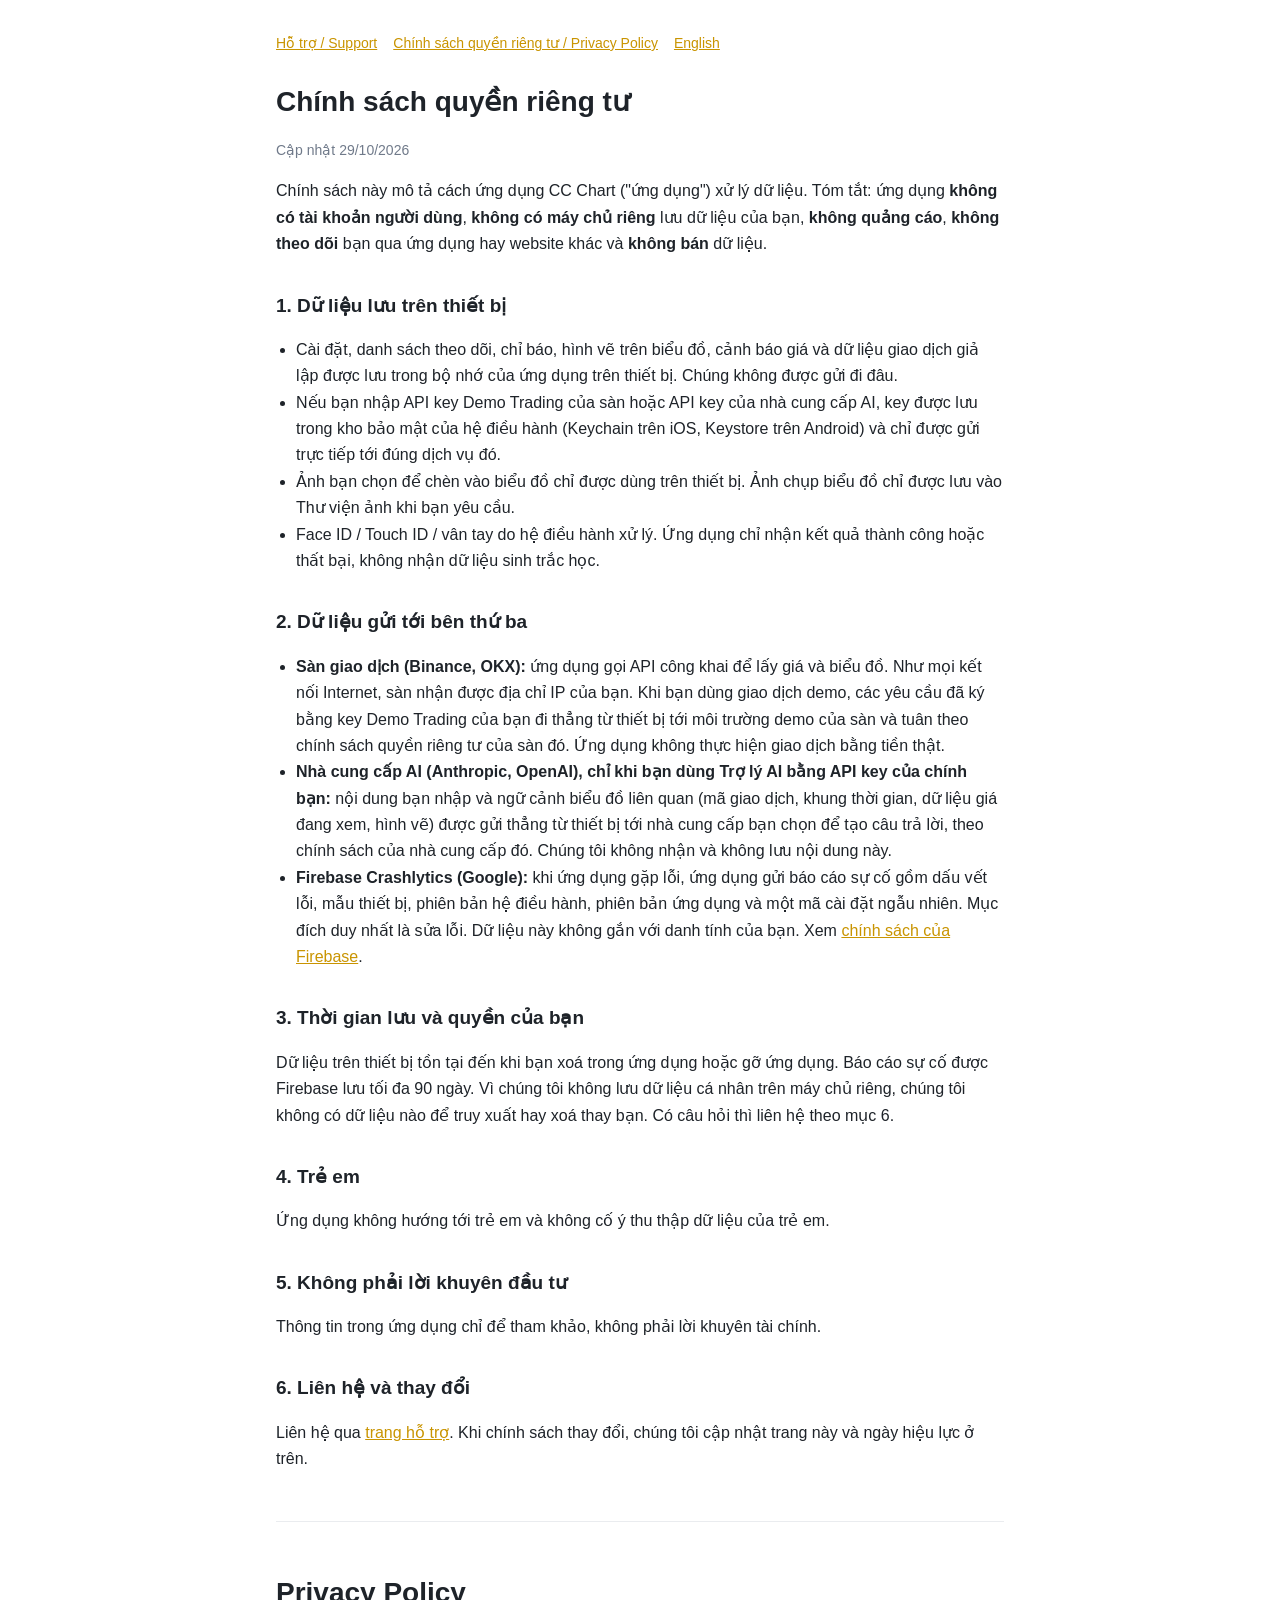
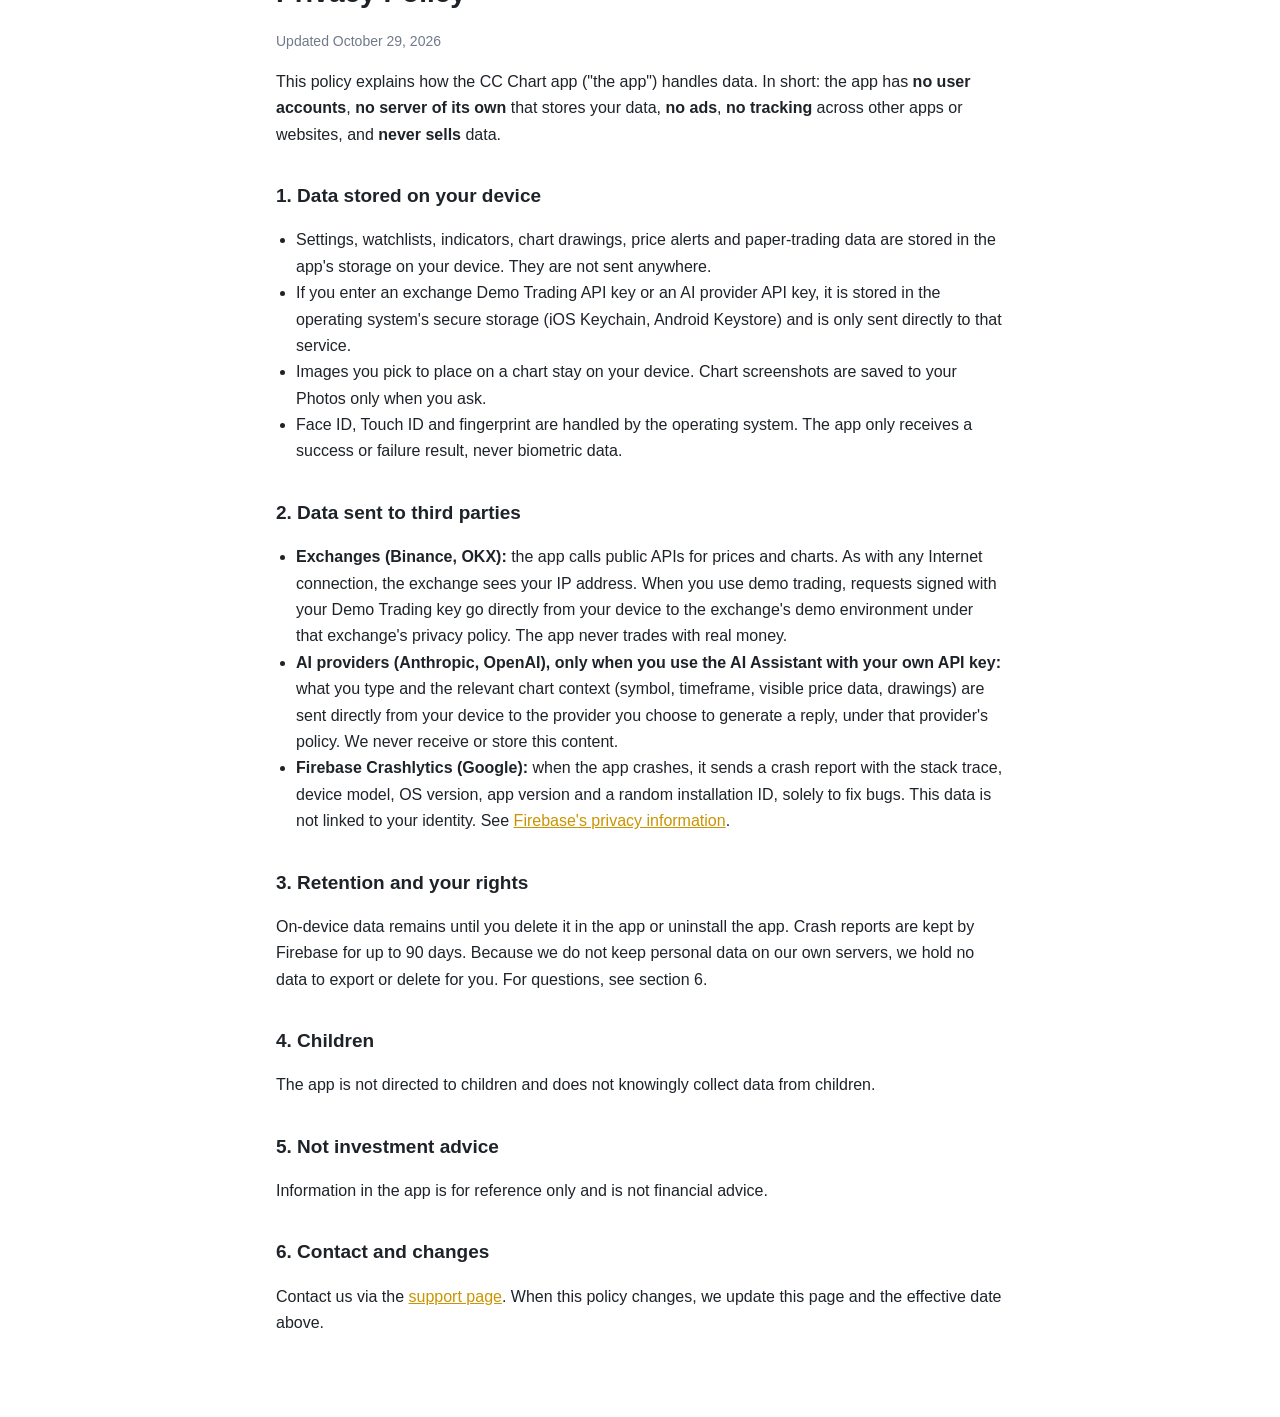
==== privacy.html @ 2cdabea5 "Bản 1.0: Binance và OKX" ====
<!doctype html><html lang="vi"><head><meta charset="utf-8"><meta name="viewport" content="width=device-width,initial-scale=1">
<title>CC Chart — Chính sách quyền riêng tư / Privacy Policy</title><link rel="stylesheet" href="style.css"></head><body><main>
<nav><a href="./">Hỗ trợ / Support</a><a href="privacy.html">Chính sách quyền riêng tư / Privacy Policy</a><a href="#en">English</a></nav>
<h1>Chính sách quyền riêng tư</h1><p class="muted">Cập nhật 29/10/2026</p>

<p>Chính sách này mô tả cách ứng dụng CC Chart ("ứng dụng") xử lý dữ liệu. Tóm tắt: ứng dụng <b>không có tài khoản người dùng</b>, <b>không có máy chủ riêng</b> lưu dữ liệu của bạn, <b>không quảng cáo</b>, <b>không theo dõi</b> bạn qua ứng dụng hay website khác và <b>không bán</b> dữ liệu.</p>

<h2>1. Dữ liệu lưu trên thiết bị</h2>
<ul>
<li>Cài đặt, danh sách theo dõi, chỉ báo, hình vẽ trên biểu đồ, cảnh báo giá và dữ liệu giao dịch giả lập được lưu trong bộ nhớ của ứng dụng trên thiết bị. Chúng không được gửi đi đâu.</li>
<li>Nếu bạn nhập API key Demo Trading của sàn hoặc API key của nhà cung cấp AI, key được lưu trong kho bảo mật của hệ điều hành (Keychain trên iOS, Keystore trên Android) và chỉ được gửi trực tiếp tới đúng dịch vụ đó.</li>
<li>Ảnh bạn chọn để chèn vào biểu đồ chỉ được dùng trên thiết bị. Ảnh chụp biểu đồ chỉ được lưu vào Thư viện ảnh khi bạn yêu cầu.</li>
<li>Face ID / Touch ID / vân tay do hệ điều hành xử lý. Ứng dụng chỉ nhận kết quả thành công hoặc thất bại, không nhận dữ liệu sinh trắc học.</li>
</ul>

<h2>2. Dữ liệu gửi tới bên thứ ba</h2>
<ul>
<li><b>Sàn giao dịch (Binance, OKX):</b> ứng dụng gọi API công khai để lấy giá và biểu đồ. Như mọi kết nối Internet, sàn nhận được địa chỉ IP của bạn. Khi bạn dùng giao dịch demo, các yêu cầu đã ký bằng key Demo Trading của bạn đi thẳng từ thiết bị tới môi trường demo của sàn và tuân theo chính sách quyền riêng tư của sàn đó. Ứng dụng không thực hiện giao dịch bằng tiền thật.</li>
<li><b>Nhà cung cấp AI (Anthropic, OpenAI), chỉ khi bạn dùng Trợ lý AI bằng API key của chính bạn:</b> nội dung bạn nhập và ngữ cảnh biểu đồ liên quan (mã giao dịch, khung thời gian, dữ liệu giá đang xem, hình vẽ) được gửi thẳng từ thiết bị tới nhà cung cấp bạn chọn để tạo câu trả lời, theo chính sách của nhà cung cấp đó. Chúng tôi không nhận và không lưu nội dung này.</li>
<li><b>Firebase Crashlytics (Google):</b> khi ứng dụng gặp lỗi, ứng dụng gửi báo cáo sự cố gồm dấu vết lỗi, mẫu thiết bị, phiên bản hệ điều hành, phiên bản ứng dụng và một mã cài đặt ngẫu nhiên. Mục đích duy nhất là sửa lỗi. Dữ liệu này không gắn với danh tính của bạn. Xem <a href="https://firebase.google.com/support/privacy">chính sách của Firebase</a>.</li>
</ul>

<h2>3. Thời gian lưu và quyền của bạn</h2>
<p>Dữ liệu trên thiết bị tồn tại đến khi bạn xoá trong ứng dụng hoặc gỡ ứng dụng. Báo cáo sự cố được Firebase lưu tối đa 90 ngày. Vì chúng tôi không lưu dữ liệu cá nhân trên máy chủ riêng, chúng tôi không có dữ liệu nào để truy xuất hay xoá thay bạn. Có câu hỏi thì liên hệ theo mục 6.</p>

<h2>4. Trẻ em</h2>
<p>Ứng dụng không hướng tới trẻ em và không cố ý thu thập dữ liệu của trẻ em.</p>

<h2>5. Không phải lời khuyên đầu tư</h2>
<p>Thông tin trong ứng dụng chỉ để tham khảo, không phải lời khuyên tài chính.</p>

<h2>6. Liên hệ và thay đổi</h2>
<p>Liên hệ qua <a href="https://github.com/Thientran2910/cc-chart-legal/issues/new">trang hỗ trợ</a>. Khi chính sách thay đổi, chúng tôi cập nhật trang này và ngày hiệu lực ở trên.</p>

<hr id="en">
<h1>Privacy Policy</h1><p class="muted">Updated October 29, 2026</p>

<p>This policy explains how the CC Chart app ("the app") handles data. In short: the app has <b>no user accounts</b>, <b>no server of its own</b> that stores your data, <b>no ads</b>, <b>no tracking</b> across other apps or websites, and <b>never sells</b> data.</p>

<h2>1. Data stored on your device</h2>
<ul>
<li>Settings, watchlists, indicators, chart drawings, price alerts and paper-trading data are stored in the app's storage on your device. They are not sent anywhere.</li>
<li>If you enter an exchange Demo Trading API key or an AI provider API key, it is stored in the operating system's secure storage (iOS Keychain, Android Keystore) and is only sent directly to that service.</li>
<li>Images you pick to place on a chart stay on your device. Chart screenshots are saved to your Photos only when you ask.</li>
<li>Face ID, Touch ID and fingerprint are handled by the operating system. The app only receives a success or failure result, never biometric data.</li>
</ul>

<h2>2. Data sent to third parties</h2>
<ul>
<li><b>Exchanges (Binance, OKX):</b> the app calls public APIs for prices and charts. As with any Internet connection, the exchange sees your IP address. When you use demo trading, requests signed with your Demo Trading key go directly from your device to the exchange's demo environment under that exchange's privacy policy. The app never trades with real money.</li>
<li><b>AI providers (Anthropic, OpenAI), only when you use the AI Assistant with your own API key:</b> what you type and the relevant chart context (symbol, timeframe, visible price data, drawings) are sent directly from your device to the provider you choose to generate a reply, under that provider's policy. We never receive or store this content.</li>
<li><b>Firebase Crashlytics (Google):</b> when the app crashes, it sends a crash report with the stack trace, device model, OS version, app version and a random installation ID, solely to fix bugs. This data is not linked to your identity. See <a href="https://firebase.google.com/support/privacy">Firebase's privacy information</a>.</li>
</ul>

<h2>3. Retention and your rights</h2>
<p>On-device data remains until you delete it in the app or uninstall the app. Crash reports are kept by Firebase for up to 90 days. Because we do not keep personal data on our own servers, we hold no data to export or delete for you. For questions, see section 6.</p>

<h2>4. Children</h2>
<p>The app is not directed to children and does not knowingly collect data from children.</p>

<h2>5. Not investment advice</h2>
<p>Information in the app is for reference only and is not financial advice.</p>

<h2>6. Contact and changes</h2>
<p>Contact us via the <a href="https://github.com/Thientran2910/cc-chart-legal/issues/new">support page</a>. When this policy changes, we update this page and the effective date above.</p>
</main></body></html>
---- style.css ----
:root{--bg:#fff;--fg:#1e2329;--muted:#707a8a;--line:#eaecef;--accent:#c99400}
@media (prefers-color-scheme:dark){:root{--bg:#0b0e11;--fg:#eaecef;--muted:#848e9c;--line:#2b3139;--accent:#f0b90b}}
*{box-sizing:border-box}body{margin:0;background:var(--bg);color:var(--fg);font:16px/1.65 -apple-system,BlinkMacSystemFont,"Segoe UI",Roboto,sans-serif}
main{max-width:760px;margin:0 auto;padding:32px 16px 64px}h1{font-size:28px;margin:0 0 4px}h2{font-size:19px;margin:32px 0 8px}
.muted{color:var(--muted);font-size:14px}a{color:var(--accent)}nav{display:flex;gap:16px;font-size:14px;margin-bottom:24px}
hr{border:0;border-top:1px solid var(--line);margin:48px 0}ul{padding-left:20px}
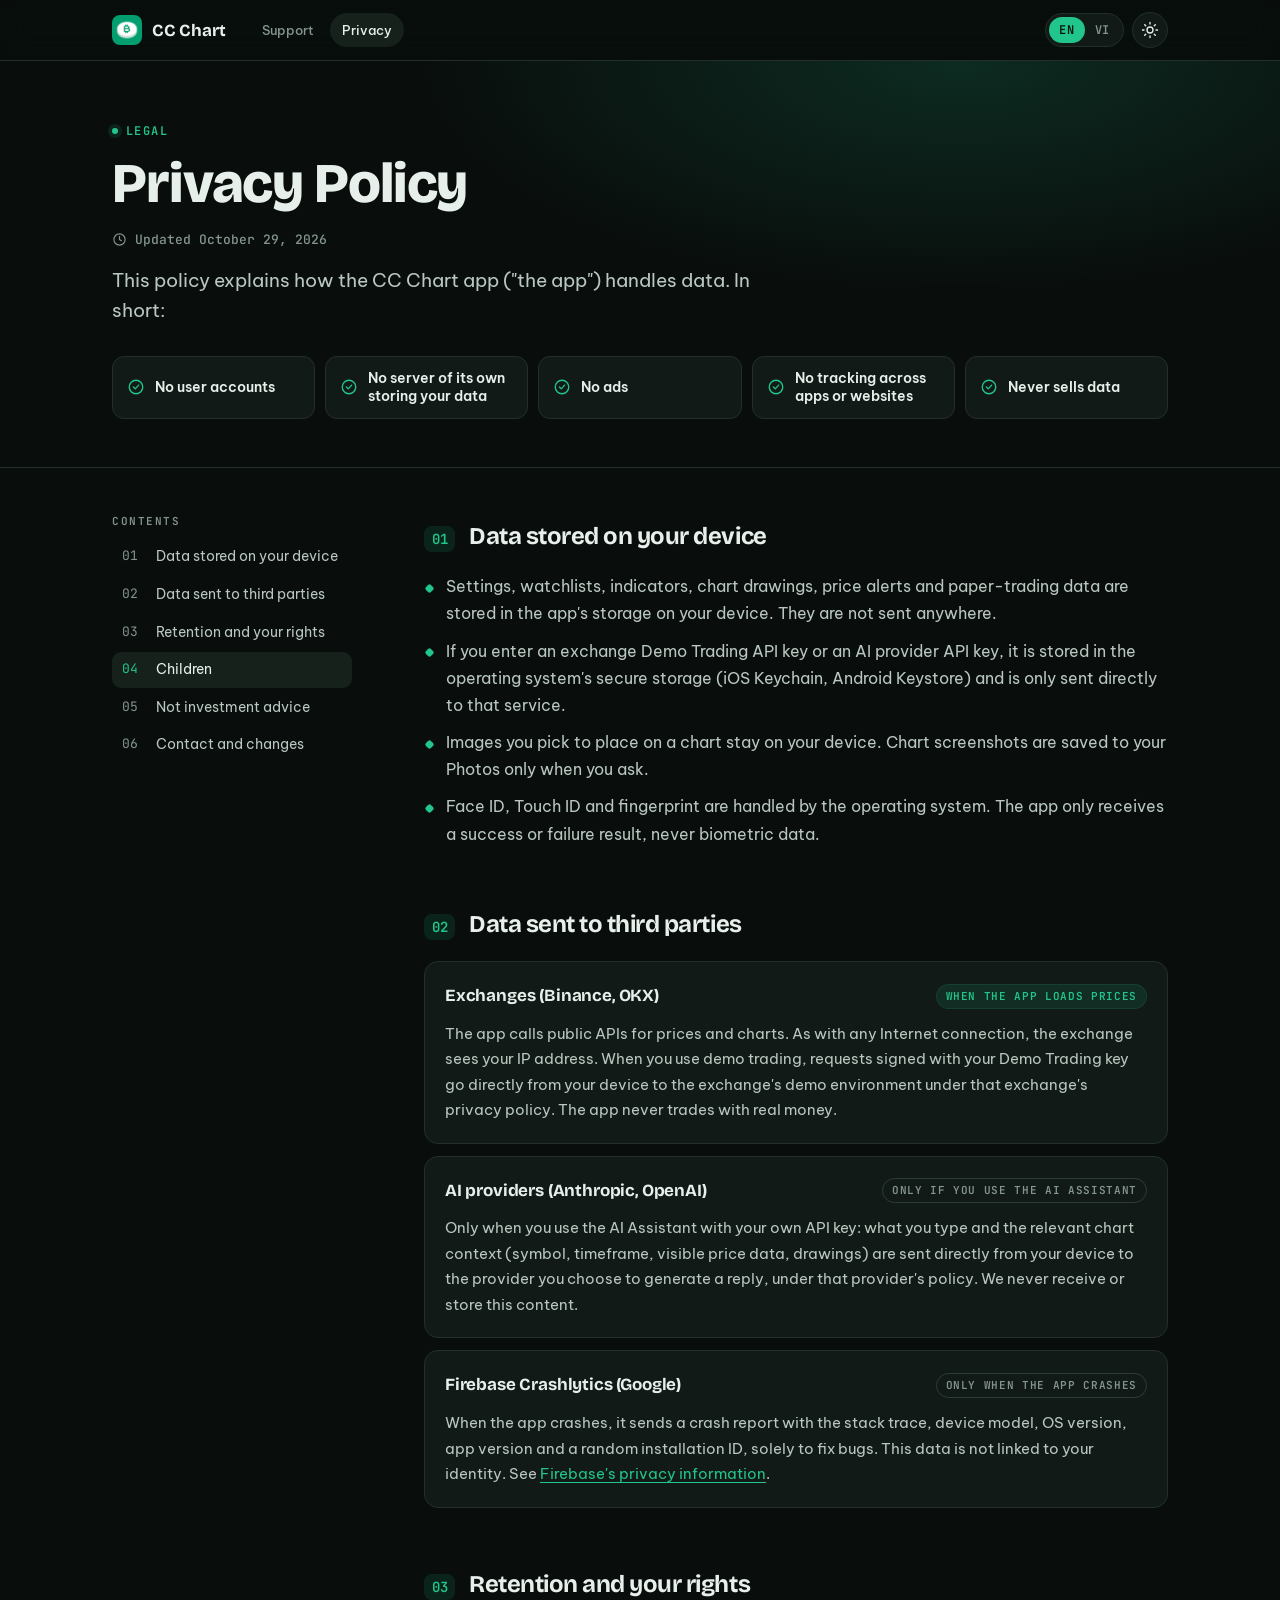
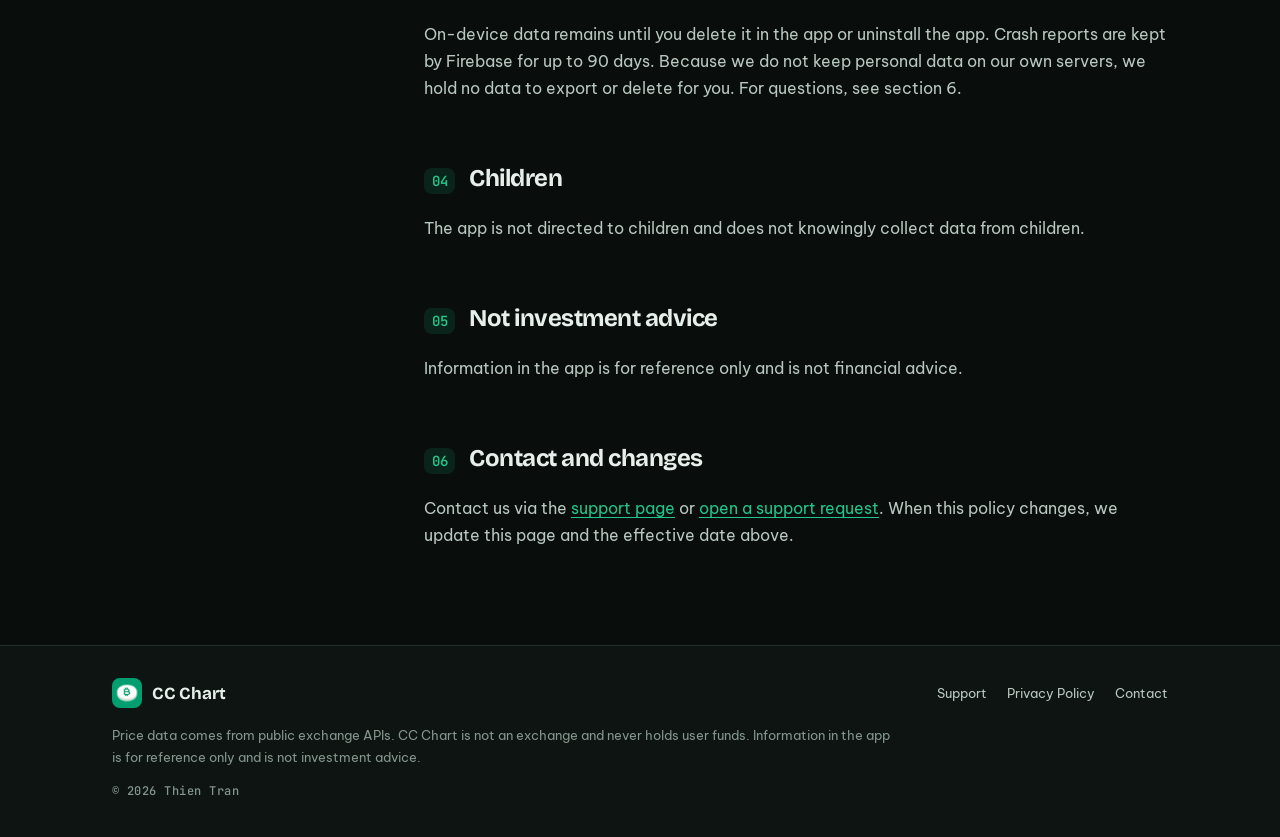
==== commit 4369afb4: "Làm lại trang Hỗ trợ và Quyền riêng tư: song ngữ EN/VI, giao diện tối/sáng Co-Authored-By: Claude Op" ====
--- a/privacy.html
+++ b/privacy.html
@@ -1,66 +1,496 @@
-<!doctype html><html lang="vi"><head><meta charset="utf-8"><meta name="viewport" content="width=device-width,initial-scale=1">
-<title>CC Chart — Chính sách quyền riêng tư / Privacy Policy</title><link rel="stylesheet" href="style.css"></head><body><main>
-<nav><a href="./">Hỗ trợ / Support</a><a href="privacy.html">Chính sách quyền riêng tư / Privacy Policy</a><a href="#en">English</a></nav>
-<h1>Chính sách quyền riêng tư</h1><p class="muted">Cập nhật 29/10/2026</p>
-
-<p>Chính sách này mô tả cách ứng dụng CC Chart ("ứng dụng") xử lý dữ liệu. Tóm tắt: ứng dụng <b>không có tài khoản người dùng</b>, <b>không có máy chủ riêng</b> lưu dữ liệu của bạn, <b>không quảng cáo</b>, <b>không theo dõi</b> bạn qua ứng dụng hay website khác và <b>không bán</b> dữ liệu.</p>
-
-<h2>1. Dữ liệu lưu trên thiết bị</h2>
-<ul>
-<li>Cài đặt, danh sách theo dõi, chỉ báo, hình vẽ trên biểu đồ, cảnh báo giá và dữ liệu giao dịch giả lập được lưu trong bộ nhớ của ứng dụng trên thiết bị. Chúng không được gửi đi đâu.</li>
-<li>Nếu bạn nhập API key Demo Trading của sàn hoặc API key của nhà cung cấp AI, key được lưu trong kho bảo mật của hệ điều hành (Keychain trên iOS, Keystore trên Android) và chỉ được gửi trực tiếp tới đúng dịch vụ đó.</li>
-<li>Ảnh bạn chọn để chèn vào biểu đồ chỉ được dùng trên thiết bị. Ảnh chụp biểu đồ chỉ được lưu vào Thư viện ảnh khi bạn yêu cầu.</li>
-<li>Face ID / Touch ID / vân tay do hệ điều hành xử lý. Ứng dụng chỉ nhận kết quả thành công hoặc thất bại, không nhận dữ liệu sinh trắc học.</li>
-</ul>
-
-<h2>2. Dữ liệu gửi tới bên thứ ba</h2>
-<ul>
-<li><b>Sàn giao dịch (Binance, OKX):</b> ứng dụng gọi API công khai để lấy giá và biểu đồ. Như mọi kết nối Internet, sàn nhận được địa chỉ IP của bạn. Khi bạn dùng giao dịch demo, các yêu cầu đã ký bằng key Demo Trading của bạn đi thẳng từ thiết bị tới môi trường demo của sàn và tuân theo chính sách quyền riêng tư của sàn đó. Ứng dụng không thực hiện giao dịch bằng tiền thật.</li>
-<li><b>Nhà cung cấp AI (Anthropic, OpenAI), chỉ khi bạn dùng Trợ lý AI bằng API key của chính bạn:</b> nội dung bạn nhập và ngữ cảnh biểu đồ liên quan (mã giao dịch, khung thời gian, dữ liệu giá đang xem, hình vẽ) được gửi thẳng từ thiết bị tới nhà cung cấp bạn chọn để tạo câu trả lời, theo chính sách của nhà cung cấp đó. Chúng tôi không nhận và không lưu nội dung này.</li>
-<li><b>Firebase Crashlytics (Google):</b> khi ứng dụng gặp lỗi, ứng dụng gửi báo cáo sự cố gồm dấu vết lỗi, mẫu thiết bị, phiên bản hệ điều hành, phiên bản ứng dụng và một mã cài đặt ngẫu nhiên. Mục đích duy nhất là sửa lỗi. Dữ liệu này không gắn với danh tính của bạn. Xem <a href="https://firebase.google.com/support/privacy">chính sách của Firebase</a>.</li>
-</ul>
-
-<h2>3. Thời gian lưu và quyền của bạn</h2>
-<p>Dữ liệu trên thiết bị tồn tại đến khi bạn xoá trong ứng dụng hoặc gỡ ứng dụng. Báo cáo sự cố được Firebase lưu tối đa 90 ngày. Vì chúng tôi không lưu dữ liệu cá nhân trên máy chủ riêng, chúng tôi không có dữ liệu nào để truy xuất hay xoá thay bạn. Có câu hỏi thì liên hệ theo mục 6.</p>
-
-<h2>4. Trẻ em</h2>
-<p>Ứng dụng không hướng tới trẻ em và không cố ý thu thập dữ liệu của trẻ em.</p>
-
-<h2>5. Không phải lời khuyên đầu tư</h2>
-<p>Thông tin trong ứng dụng chỉ để tham khảo, không phải lời khuyên tài chính.</p>
-
-<h2>6. Liên hệ và thay đổi</h2>
-<p>Liên hệ qua <a href="https://github.com/Thientran2910/cc-chart-legal/issues/new">trang hỗ trợ</a>. Khi chính sách thay đổi, chúng tôi cập nhật trang này và ngày hiệu lực ở trên.</p>
-
-<hr id="en">
-<h1>Privacy Policy</h1><p class="muted">Updated October 29, 2026</p>
-
-<p>This policy explains how the CC Chart app ("the app") handles data. In short: the app has <b>no user accounts</b>, <b>no server of its own</b> that stores your data, <b>no ads</b>, <b>no tracking</b> across other apps or websites, and <b>never sells</b> data.</p>
-
-<h2>1. Data stored on your device</h2>
-<ul>
-<li>Settings, watchlists, indicators, chart drawings, price alerts and paper-trading data are stored in the app's storage on your device. They are not sent anywhere.</li>
-<li>If you enter an exchange Demo Trading API key or an AI provider API key, it is stored in the operating system's secure storage (iOS Keychain, Android Keystore) and is only sent directly to that service.</li>
-<li>Images you pick to place on a chart stay on your device. Chart screenshots are saved to your Photos only when you ask.</li>
-<li>Face ID, Touch ID and fingerprint are handled by the operating system. The app only receives a success or failure result, never biometric data.</li>
-</ul>
-
-<h2>2. Data sent to third parties</h2>
-<ul>
-<li><b>Exchanges (Binance, OKX):</b> the app calls public APIs for prices and charts. As with any Internet connection, the exchange sees your IP address. When you use demo trading, requests signed with your Demo Trading key go directly from your device to the exchange's demo environment under that exchange's privacy policy. The app never trades with real money.</li>
-<li><b>AI providers (Anthropic, OpenAI), only when you use the AI Assistant with your own API key:</b> what you type and the relevant chart context (symbol, timeframe, visible price data, drawings) are sent directly from your device to the provider you choose to generate a reply, under that provider's policy. We never receive or store this content.</li>
-<li><b>Firebase Crashlytics (Google):</b> when the app crashes, it sends a crash report with the stack trace, device model, OS version, app version and a random installation ID, solely to fix bugs. This data is not linked to your identity. See <a href="https://firebase.google.com/support/privacy">Firebase's privacy information</a>.</li>
-</ul>
-
-<h2>3. Retention and your rights</h2>
-<p>On-device data remains until you delete it in the app or uninstall the app. Crash reports are kept by Firebase for up to 90 days. Because we do not keep personal data on our own servers, we hold no data to export or delete for you. For questions, see section 6.</p>
-
-<h2>4. Children</h2>
-<p>The app is not directed to children and does not knowingly collect data from children.</p>
-
-<h2>5. Not investment advice</h2>
-<p>Information in the app is for reference only and is not financial advice.</p>
-
-<h2>6. Contact and changes</h2>
-<p>Contact us via the <a href="https://github.com/Thientran2910/cc-chart-legal/issues/new">support page</a>. When this policy changes, we update this page and the effective date above.</p>
-</main></body></html>
+<!doctype html>
+<html lang="en" data-lang="en" data-mode="dark">
+<head>
+<meta charset="utf-8">
+<meta name="viewport" content="width=device-width, initial-scale=1, viewport-fit=cover">
+<title data-en="CC Chart Privacy Policy" data-vi="CC Chart — Chính sách quyền riêng tư">CC Chart Privacy Policy</title>
+<meta name="description" content="How the CC Chart app handles your data.">
+<meta name="claude:viewport-fit-sides" content="cover">
+<meta name="theme-color" content="#090e0c">
+<link rel="icon" href="[data-uri]">
+<link rel="preconnect" href="https://fonts.googleapis.com"><link rel="preconnect" href="https://fonts.gstatic.com" crossorigin><link rel="stylesheet" href="https://fonts.googleapis.com/css2?family=Be+Vietnam+Pro:wght@400;500;600;700&family=Bricolage+Grotesque:opsz,wght@12..96,600..800&family=JetBrains+Mono:wght@500;600;700&display=swap">
+<script>(function(){var d=document.documentElement,s=null;try{s=window.localStorage}catch(e){}function g(k){try{return s&&s.getItem(k)}catch(e){return null}}var l=g('cc-chart-legal.lang'),m=g('cc-chart-legal.mode');d.setAttribute('data-lang',l==='vi'?'vi':'en');d.setAttribute('data-mode',m==='light'?'light':'dark');d.lang=l==='vi'?'vi':'en';})();</script>
+<style>
+/* Layout: sticky glass header, one 1120px column; hero splits text | live candle card, collapses to one column on phones. */
+:root {
+  --bg: #090e0c;
+  --bg-2: #0d1411;
+  --surface: #111a16;
+  --surface-2: #16211c;
+  --line: #223029;
+  --line-2: #2c3d35;
+  --fg: #e7efeb;
+  --fg-2: #b9c7c0;
+  --muted: #84958d;
+  --accent: #22c58b;
+  --accent-2: #5fe0b0;
+  --accent-ink: #03140d;
+  --accent-soft: rgba(34, 197, 139, 0.12);
+  --down: #f6465d;
+  --ma: #f0b90b;
+  --header: rgba(9, 14, 12, 0.72);
+  --shadow: 0 24px 60px -24px rgba(0, 0, 0, 0.7);
+  --glow: radial-gradient(60% 80% at 75% 0%, rgba(34, 197, 139, 0.16), transparent 70%);
+  --font-display: "Bricolage Grotesque", "Be Vietnam Pro", ui-sans-serif, system-ui, sans-serif;
+  --font-body: "Be Vietnam Pro", ui-sans-serif, system-ui, -apple-system, "Segoe UI", sans-serif;
+  --font-mono: "JetBrains Mono", ui-monospace, SFMono-Regular, Menlo, monospace;
+  --step--1: 0.8125rem;
+  --step-0: 1rem;
+  --step-1: 1.1875rem;
+  --step-2: 1.5rem;
+  --step-3: clamp(2.125rem, 1.4rem + 3vw, 3.5rem);
+  --radius: 14px;
+  color-scheme: dark;
+}
+:root[data-mode="light"] {
+  --bg: #f5f8f6;
+  --bg-2: #eef3f0;
+  --surface: #ffffff;
+  --surface-2: #f0f5f2;
+  --line: #dde6e1;
+  --line-2: #cbd8d1;
+  --fg: #0e1a15;
+  --fg-2: #33443c;
+  --muted: #5a6b63;
+  --accent: #038a5e;
+  --accent-2: #02a06c;
+  --accent-ink: #ffffff;
+  --accent-soft: rgba(3, 138, 94, 0.09);
+  --down: #cf304a;
+  --ma: #b98a00;
+  --header: rgba(245, 248, 246, 0.78);
+  --shadow: 0 24px 50px -28px rgba(14, 40, 30, 0.35);
+  --glow: radial-gradient(60% 80% at 75% 0%, rgba(3, 158, 109, 0.12), transparent 70%);
+  color-scheme: light;
+}
+
+:root:not([data-lang="vi"]) .vi,
+:root[data-lang="vi"] .en { display: none !important; }
+
+* { box-sizing: border-box; }
+html { overflow-x: clip; -webkit-text-size-adjust: 100%; scroll-padding-top: 88px; }
+body {
+  margin: 0;
+  background: var(--bg);
+  color: var(--fg);
+  font: 400 var(--step-0)/1.7 var(--font-body);
+  -webkit-font-smoothing: antialiased;
+  transition: background-color .25s ease, color .25s ease;
+}
+body::before {
+  content: ""; position: fixed; inset: 0 0 auto; height: env(safe-area-inset-top, 0px);
+  z-index: 30; background: var(--bg);
+}
+a { color: var(--accent); text-decoration-thickness: 1px; text-underline-offset: 3px; }
+a:hover { color: var(--accent-2); }
+:focus-visible { outline: 2px solid var(--accent); outline-offset: 3px; border-radius: 6px; }
+h1, h2, h3 { font-family: var(--font-display); text-wrap: balance; margin: 0; letter-spacing: -0.02em; }
+p { margin: 0; }
+img { max-width: 100%; }
+
+.wrap {
+  width: 100%; max-width: 1120px; margin: 0 auto;
+  padding-left: max(16px, env(safe-area-inset-left, 0px));
+  padding-right: max(16px, env(safe-area-inset-right, 0px));
+}
+@media (min-width: 720px) {
+  .wrap { padding-left: max(32px, env(safe-area-inset-left, 0px)); padding-right: max(32px, env(safe-area-inset-right, 0px)); }
+}
+
+/* Header */
+.site-header {
+  position: sticky; top: env(safe-area-inset-top, 0px); z-index: 20;
+  background: var(--header);
+  backdrop-filter: saturate(160%) blur(14px); -webkit-backdrop-filter: saturate(160%) blur(14px);
+  border-bottom: 1px solid var(--line);
+}
+.site-header .wrap { display: flex; align-items: center; gap: 16px; padding-block: 12px; }
+.brand { display: flex; align-items: center; gap: 10px; color: var(--fg); text-decoration: none; font: 700 1.0625rem/1 var(--font-display); letter-spacing: -0.01em; }
+.brand:hover { color: var(--fg); }
+.brand img { width: 30px; height: 30px; border-radius: 8px; display: block; }
+.nav { display: flex; gap: 4px; margin-left: 8px; }
+.nav a {
+  color: var(--muted); text-decoration: none; font-size: var(--step--1); font-weight: 500;
+  padding: 6px 12px; border-radius: 999px; white-space: nowrap;
+}
+.nav a:hover { color: var(--fg); background: var(--surface-2); }
+.nav a[aria-current="page"] { color: var(--fg); background: var(--surface-2); }
+.controls { margin-left: auto; display: flex; align-items: center; gap: 8px; }
+.seg {
+  display: inline-flex; padding: 3px; border-radius: 999px;
+  background: var(--surface); border: 1px solid var(--line);
+}
+.seg button {
+  appearance: none; border: 0; background: transparent; color: var(--muted); cursor: pointer;
+  font: 600 0.75rem/1 var(--font-mono); letter-spacing: 0.06em;
+  padding: 7px 10px; border-radius: 999px;
+}
+.seg button[aria-pressed="true"] { background: var(--accent); color: var(--accent-ink); }
+.icon-btn {
+  appearance: none; width: 36px; height: 36px; border-radius: 999px; cursor: pointer;
+  display: inline-grid; place-items: center;
+  background: var(--surface); border: 1px solid var(--line); color: var(--fg);
+}
+.icon-btn:hover { border-color: var(--line-2); }
+.icon-btn svg { width: 18px; height: 18px; }
+:root:not([data-mode="light"]) .i-moon, :root[data-mode="light"] .i-sun { display: none; }
+@media (max-width: 560px) {
+  .nav { display: none; }
+  .brand span { display: none; }
+}
+@media (max-width: 380px) { .brand img { width: 26px; height: 26px; } }
+
+/* Mobile page tabs (header nav hides on phones) */
+.site-header .tabs-m { display: none; }
+@media (max-width: 560px) {
+  .site-header .tabs-m { display: flex; gap: 6px; padding-block: 0 12px; }
+  .tabs-m a {
+    flex: 1; text-align: center; text-decoration: none; color: var(--muted); font-size: var(--step--1); font-weight: 600;
+    padding: 8px 10px; border-radius: 10px; border: 1px solid var(--line); background: var(--surface);
+  }
+  .tabs-m a[aria-current="page"] { color: var(--fg); border-color: var(--line-2); background: var(--surface-2); }
+}
+
+/* Shared pieces */
+.eyebrow {
+  display: inline-flex; align-items: center; gap: 8px;
+  font: 600 0.75rem/1 var(--font-mono); letter-spacing: 0.12em; text-transform: uppercase; color: var(--accent);
+}
+.eyebrow::before { content: ""; width: 6px; height: 6px; border-radius: 50%; background: var(--accent); box-shadow: 0 0 0 4px var(--accent-soft); }
+.lead { color: var(--fg-2); font-size: var(--step-1); line-height: 1.6; max-width: 34em; }
+.btn {
+  display: inline-flex; align-items: center; gap: 10px; text-decoration: none; cursor: pointer;
+  font: 600 0.9375rem/1 var(--font-body); padding: 14px 20px; border-radius: 12px;
+  border: 1px solid transparent; transition: transform .15s ease, background-color .15s ease, border-color .15s ease;
+}
+.btn svg { width: 18px; height: 18px; flex: none; }
+.btn-primary { background: var(--accent); color: var(--accent-ink); }
+.btn-primary:hover { background: var(--accent-2); color: var(--accent-ink); transform: translateY(-1px); }
+.btn-ghost { background: var(--surface); color: var(--fg); border-color: var(--line); }
+.btn-ghost:hover { color: var(--fg); border-color: var(--line-2); transform: translateY(-1px); }
+.section { padding-block: 72px 0; }
+.section-head { display: grid; gap: 12px; margin-bottom: 32px; max-width: 40em; }
+.section-head h2 { font-size: var(--step-2); font-weight: 700; }
+.section-head p { color: var(--muted); }
+.mono { font-family: var(--font-mono); font-variant-numeric: tabular-nums; }
+
+/* Footer */
+.site-footer { margin-top: 96px; border-top: 1px solid var(--line); background: var(--bg-2); }
+.site-footer .wrap { display: grid; gap: 16px; padding-block: 32px 40px; }
+.foot-row { display: flex; flex-wrap: wrap; align-items: center; gap: 12px 24px; justify-content: space-between; }
+.foot-links { display: flex; flex-wrap: wrap; gap: 8px 20px; font-size: var(--step--1); }
+.foot-links a { color: var(--fg-2); text-decoration: none; }
+.foot-links a:hover { color: var(--accent); }
+.foot-note { color: var(--muted); font-size: var(--step--1); max-width: 60em; }
+.copyright { color: var(--muted); font: 500 0.75rem/1 var(--font-mono); letter-spacing: 0.04em; }
+
+@media (prefers-reduced-motion: reduce) {
+  *, *::before, *::after { transition: none !important; animation: none !important; }
+}
+
+.skip { position: absolute; left: -9999px; top: 8px; z-index: 40; padding: 8px 12px; border-radius: 8px; background: var(--accent); color: var(--accent-ink); }
+.skip:focus { left: 16px; }
+
+.p-hero { position: relative; overflow: hidden; border-bottom: 1px solid var(--line); }
+.p-hero::before { content: ""; position: absolute; inset: 0; background: var(--glow); pointer-events: none; }
+.p-hero .wrap { position: relative; display: grid; gap: 18px; padding-block: 64px 48px; }
+.p-hero h1 { font-size: var(--step-3); line-height: 1.05; font-weight: 800; }
+.updated { display: inline-flex; align-items: center; gap: 8px; color: var(--muted); font: 500 0.8125rem/1 var(--font-mono); }
+.updated svg { width: 15px; height: 15px; }
+
+.glance { display: grid; grid-template-columns: repeat(auto-fit, minmax(170px, 1fr)); gap: 10px; margin-top: 12px; }
+.glance div {
+  display: flex; align-items: center; gap: 10px; padding: 12px 14px; border-radius: 12px;
+  background: var(--surface); border: 1px solid var(--line); font-size: 0.875rem; font-weight: 600; line-height: 1.35;
+}
+.glance svg { width: 18px; height: 18px; flex: none; color: var(--accent); }
+
+.p-body .wrap { display: grid; gap: 40px; padding-block: 48px 0; }
+@media (min-width: 960px) { .p-body .wrap { grid-template-columns: 240px minmax(0, 1fr); gap: 72px; } }
+.toc { align-self: start; min-width: 0; }
+@media (min-width: 960px) { .toc { position: sticky; top: 96px; } }
+.toc-title { font: 600 0.6875rem/1 var(--font-mono); letter-spacing: 0.14em; text-transform: uppercase; color: var(--muted); margin-bottom: 12px; }
+.toc ol { list-style: none; margin: 0; padding: 0; display: grid; gap: 2px; }
+.toc a {
+  display: grid; grid-template-columns: 28px 1fr; gap: 6px; padding: 8px 10px; border-radius: 9px;
+  color: var(--fg-2); text-decoration: none; font-size: 0.875rem; line-height: 1.4;
+}
+.toc a span:first-child { font-family: var(--font-mono); color: var(--muted); font-size: 0.8125rem; }
+.toc a:hover { background: var(--surface); color: var(--fg); }
+.toc a.active { background: var(--surface-2); color: var(--fg); }
+.toc a.active span:first-child { color: var(--accent); }
+@media (max-width: 959px) {
+  .toc ol { grid-template-columns: repeat(auto-fit, minmax(150px, 1fr)); gap: 6px; }
+  .toc a { border: 1px solid var(--line); background: var(--surface); }
+}
+
+.policy { min-width: 0; max-width: 72ch; display: grid; gap: 56px; }
+.policy > p.intro { font-size: var(--step-1); color: var(--fg-2); line-height: 1.65; }
+.policy b { color: var(--fg); font-weight: 600; }
+.policy section { display: grid; gap: 16px; scroll-margin-top: 96px; }
+.policy h2 { display: flex; align-items: baseline; gap: 14px; font-size: var(--step-2); font-weight: 700; }
+.policy h2 .n { font: 600 0.875rem/1 var(--font-mono); color: var(--accent); padding: 6px 8px; border-radius: 8px; background: var(--accent-soft); }
+.policy p, .policy li { color: var(--fg-2); }
+.points { list-style: none; margin: 0; padding: 0; display: grid; gap: 10px; }
+.points li { position: relative; padding-left: 22px; }
+.points li::before { content: ""; position: absolute; left: 2px; top: 0.72em; width: 7px; height: 7px; border-radius: 2px; background: var(--accent); transform: rotate(45deg); }
+
+.parties { display: grid; gap: 12px; }
+.party { border: 1px solid var(--line); border-radius: var(--radius); background: var(--surface); padding: 20px; display: grid; gap: 10px; }
+.party-head { display: flex; flex-wrap: wrap; align-items: center; gap: 8px 12px; }
+.party-head h3 { font-size: 1.0625rem; font-weight: 700; letter-spacing: -0.01em; }
+.when {
+  margin-left: auto; font: 600 0.6875rem/1 var(--font-mono); letter-spacing: 0.06em; text-transform: uppercase;
+  padding: 6px 9px; border-radius: 999px; border: 1px solid var(--line-2); color: var(--muted); white-space: nowrap;
+}
+.when.always { color: var(--accent); border-color: var(--accent-soft); background: var(--accent-soft); }
+.party p { font-size: 0.9375rem; }
+@media (max-width: 560px) { .when { margin-left: 0; white-space: normal; } }
+
+</style>
+</head>
+<body>
+<a class="skip" href="#main">Skip to content</a>
+<header class="site-header"><div class="wrap">
+  <a class="brand" href="./"><img src="[data-uri]" alt="" width="30" height="30"><span>CC Chart</span></a>
+  <nav class="nav" aria-label="Pages">
+    <a href="./"><span class="en">Support</span><span class="vi">Hỗ trợ</span></a>
+    <a href="privacy.html" aria-current="page"><span class="en">Privacy</span><span class="vi">Quyền riêng tư</span></a>
+  </nav>
+  <div class="controls">
+    <div class="seg" role="group" aria-label="Language / Ngôn ngữ">
+      <button type="button" id="lang-en" data-set-lang="en" aria-pressed="true">EN</button>
+      <button type="button" id="lang-vi" data-set-lang="vi" aria-pressed="false">VI</button>
+    </div>
+    <button type="button" id="mode-toggle" class="icon-btn" data-toggle-mode aria-label="Switch theme"><svg class="i-sun" viewBox="0 0 24 24" fill="none" stroke="currentColor" stroke-width="1.8" stroke-linecap="round" stroke-linejoin="round" aria-hidden="true"><circle cx="12" cy="12" r="4"/><path d="M12 2v2M12 20v2M4.9 4.9l1.4 1.4M17.7 17.7l1.4 1.4M2 12h2M20 12h2M4.9 19.1l1.4-1.4M17.7 6.3l1.4-1.4"/></svg><svg class="i-moon" viewBox="0 0 24 24" fill="none" stroke="currentColor" stroke-width="1.8" stroke-linecap="round" stroke-linejoin="round" aria-hidden="true"><path d="M20 14.5A8 8 0 1 1 9.5 4a6.5 6.5 0 0 0 10.5 10.5Z"/></svg></button>
+  </div>
+</div>
+<div class="wrap tabs-m">
+  <a href="./"><span class="en">Support</span><span class="vi">Hỗ trợ</span></a>
+  <a href="privacy.html" aria-current="page"><span class="en">Privacy Policy</span><span class="vi">Quyền riêng tư</span></a>
+</div>
+</header>
+<main id="main">
+<section class="p-hero">
+  <div class="wrap">
+    <span class="eyebrow"><span class="en">Legal</span><span class="vi">Pháp lý</span></span>
+    <h1><span class="en">Privacy Policy</span><span class="vi">Chính sách quyền riêng tư</span></h1>
+    <span class="updated"><svg viewBox="0 0 24 24" fill="none" stroke="currentColor" stroke-width="1.8" stroke-linecap="round" stroke-linejoin="round" aria-hidden="true"><circle cx="12" cy="12" r="9"/><path d="M12 7v5l3 2"/></svg><span class="en">Updated October 29, 2026</span><span class="vi">Cập nhật 29/10/2026</span></span>
+    <p class="lead">
+      <span class="en">This policy explains how the CC Chart app ("the app") handles data. In short:</span>
+      <span class="vi">Chính sách này mô tả cách ứng dụng CC Chart ("ứng dụng") xử lý dữ liệu. Tóm tắt:</span>
+    </p>
+    <div class="glance">
+      <div><svg viewBox="0 0 24 24" fill="none" stroke="currentColor" stroke-width="1.8" stroke-linecap="round" stroke-linejoin="round" aria-hidden="true"><circle cx="12" cy="12" r="9"/><path d="m8.5 12 2.5 2.5 4.5-5"/></svg><span class="en">No user accounts</span><span class="vi">Không có tài khoản người dùng</span></div>
+      <div><svg viewBox="0 0 24 24" fill="none" stroke="currentColor" stroke-width="1.8" stroke-linecap="round" stroke-linejoin="round" aria-hidden="true"><circle cx="12" cy="12" r="9"/><path d="m8.5 12 2.5 2.5 4.5-5"/></svg><span class="en">No server of its own storing your data</span><span class="vi">Không có máy chủ riêng lưu dữ liệu của bạn</span></div>
+      <div><svg viewBox="0 0 24 24" fill="none" stroke="currentColor" stroke-width="1.8" stroke-linecap="round" stroke-linejoin="round" aria-hidden="true"><circle cx="12" cy="12" r="9"/><path d="m8.5 12 2.5 2.5 4.5-5"/></svg><span class="en">No ads</span><span class="vi">Không quảng cáo</span></div>
+      <div><svg viewBox="0 0 24 24" fill="none" stroke="currentColor" stroke-width="1.8" stroke-linecap="round" stroke-linejoin="round" aria-hidden="true"><circle cx="12" cy="12" r="9"/><path d="m8.5 12 2.5 2.5 4.5-5"/></svg><span class="en">No tracking across apps or websites</span><span class="vi">Không theo dõi qua ứng dụng hay website khác</span></div>
+      <div><svg viewBox="0 0 24 24" fill="none" stroke="currentColor" stroke-width="1.8" stroke-linecap="round" stroke-linejoin="round" aria-hidden="true"><circle cx="12" cy="12" r="9"/><path d="m8.5 12 2.5 2.5 4.5-5"/></svg><span class="en">Never sells data</span><span class="vi">Không bán dữ liệu</span></div>
+    </div>
+  </div>
+</section>
+
+<div class="p-body">
+  <div class="wrap en">
+    <nav class="toc" aria-label="Contents">
+      <div class="toc-title">Contents</div>
+      <ol>
+        <li><a href="#en-1"><span>01</span><span>Data stored on your device</span></a></li>
+        <li><a href="#en-2"><span>02</span><span>Data sent to third parties</span></a></li>
+        <li><a href="#en-3"><span>03</span><span>Retention and your rights</span></a></li>
+        <li><a href="#en-4"><span>04</span><span>Children</span></a></li>
+        <li><a href="#en-5"><span>05</span><span>Not investment advice</span></a></li>
+        <li><a href="#en-6"><span>06</span><span>Contact and changes</span></a></li>
+      </ol>
+    </nav>
+    <article class="policy">
+
+      <section id="en-1">
+        <h2><span class="n">01</span>Data stored on your device</h2>
+        <ul class="points">
+          <li>Settings, watchlists, indicators, chart drawings, price alerts and paper-trading data are stored in the app's storage on your device. They are not sent anywhere.</li>
+          <li>If you enter an exchange Demo Trading API key or an AI provider API key, it is stored in the operating system's secure storage (iOS Keychain, Android Keystore) and is only sent directly to that service.</li>
+          <li>Images you pick to place on a chart stay on your device. Chart screenshots are saved to your Photos only when you ask.</li>
+          <li>Face ID, Touch ID and fingerprint are handled by the operating system. The app only receives a success or failure result, never biometric data.</li>
+        </ul>
+      </section>
+
+      <section id="en-2">
+        <h2><span class="n">02</span>Data sent to third parties</h2>
+        <div class="parties">
+          <div class="party">
+            <div class="party-head"><h3>Exchanges (Binance, OKX)</h3><span class="when always">When the app loads prices</span></div>
+            <p>The app calls public APIs for prices and charts. As with any Internet connection, the exchange sees your IP address. When you use demo trading, requests signed with your Demo Trading key go directly from your device to the exchange's demo environment under that exchange's privacy policy. The app never trades with real money.</p>
+          </div>
+          <div class="party">
+            <div class="party-head"><h3>AI providers (Anthropic, OpenAI)</h3><span class="when">Only if you use the AI Assistant</span></div>
+            <p>Only when you use the AI Assistant with your own API key: what you type and the relevant chart context (symbol, timeframe, visible price data, drawings) are sent directly from your device to the provider you choose to generate a reply, under that provider's policy. We never receive or store this content.</p>
+          </div>
+          <div class="party">
+            <div class="party-head"><h3>Firebase Crashlytics (Google)</h3><span class="when">Only when the app crashes</span></div>
+            <p>When the app crashes, it sends a crash report with the stack trace, device model, OS version, app version and a random installation ID, solely to fix bugs. This data is not linked to your identity. See <a href="https://firebase.google.com/support/privacy" target="_blank" rel="noopener">Firebase's privacy information</a>.</p>
+          </div>
+        </div>
+      </section>
+
+      <section id="en-3">
+        <h2><span class="n">03</span>Retention and your rights</h2>
+        <p>On-device data remains until you delete it in the app or uninstall the app. Crash reports are kept by Firebase for up to 90 days. Because we do not keep personal data on our own servers, we hold no data to export or delete for you. For questions, see section 6.</p>
+      </section>
+
+      <section id="en-4">
+        <h2><span class="n">04</span>Children</h2>
+        <p>The app is not directed to children and does not knowingly collect data from children.</p>
+      </section>
+
+      <section id="en-5">
+        <h2><span class="n">05</span>Not investment advice</h2>
+        <p>Information in the app is for reference only and is not financial advice.</p>
+      </section>
+
+      <section id="en-6">
+        <h2><span class="n">06</span>Contact and changes</h2>
+        <p>Contact us via the <a href="./">support page</a> or <a href="https://github.com/Thientran2910/cc-chart-legal/issues/new" target="_blank" rel="noopener">open a support request</a>. When this policy changes, we update this page and the effective date above.</p>
+      </section>
+    </article>
+  </div>
+
+  <div class="wrap vi">
+    <nav class="toc" aria-label="Mục lục">
+      <div class="toc-title">Mục lục</div>
+      <ol>
+        <li><a href="#vi-1"><span>01</span><span>Dữ liệu lưu trên thiết bị</span></a></li>
+        <li><a href="#vi-2"><span>02</span><span>Dữ liệu gửi tới bên thứ ba</span></a></li>
+        <li><a href="#vi-3"><span>03</span><span>Thời gian lưu và quyền của bạn</span></a></li>
+        <li><a href="#vi-4"><span>04</span><span>Trẻ em</span></a></li>
+        <li><a href="#vi-5"><span>05</span><span>Không phải lời khuyên đầu tư</span></a></li>
+        <li><a href="#vi-6"><span>06</span><span>Liên hệ và thay đổi</span></a></li>
+      </ol>
+    </nav>
+    <article class="policy">
+
+      <section id="vi-1">
+        <h2><span class="n">01</span>Dữ liệu lưu trên thiết bị</h2>
+        <ul class="points">
+          <li>Cài đặt, danh sách theo dõi, chỉ báo, hình vẽ trên biểu đồ, cảnh báo giá và dữ liệu giao dịch giả lập được lưu trong bộ nhớ của ứng dụng trên thiết bị. Chúng không được gửi đi đâu.</li>
+          <li>Nếu bạn nhập API key Demo Trading của sàn hoặc API key của nhà cung cấp AI, key được lưu trong kho bảo mật của hệ điều hành (Keychain trên iOS, Keystore trên Android) và chỉ được gửi trực tiếp tới đúng dịch vụ đó.</li>
+          <li>Ảnh bạn chọn để chèn vào biểu đồ chỉ được dùng trên thiết bị. Ảnh chụp biểu đồ chỉ được lưu vào Thư viện ảnh khi bạn yêu cầu.</li>
+          <li>Face ID / Touch ID / vân tay do hệ điều hành xử lý. Ứng dụng chỉ nhận kết quả thành công hoặc thất bại, không nhận dữ liệu sinh trắc học.</li>
+        </ul>
+      </section>
+
+      <section id="vi-2">
+        <h2><span class="n">02</span>Dữ liệu gửi tới bên thứ ba</h2>
+        <div class="parties">
+          <div class="party">
+            <div class="party-head"><h3>Sàn giao dịch (Binance, OKX)</h3><span class="when always">Khi ứng dụng tải giá</span></div>
+            <p>Ứng dụng gọi API công khai để lấy giá và biểu đồ. Như mọi kết nối Internet, sàn nhận được địa chỉ IP của bạn. Khi bạn dùng giao dịch demo, các yêu cầu đã ký bằng key Demo Trading của bạn đi thẳng từ thiết bị tới môi trường demo của sàn và tuân theo chính sách quyền riêng tư của sàn đó. Ứng dụng không thực hiện giao dịch bằng tiền thật.</p>
+          </div>
+          <div class="party">
+            <div class="party-head"><h3>Nhà cung cấp AI (Anthropic, OpenAI)</h3><span class="when">Chỉ khi dùng Trợ lý AI</span></div>
+            <p>Chỉ khi bạn dùng Trợ lý AI bằng API key của chính bạn: nội dung bạn nhập và ngữ cảnh biểu đồ liên quan (mã giao dịch, khung thời gian, dữ liệu giá đang xem, hình vẽ) được gửi thẳng từ thiết bị tới nhà cung cấp bạn chọn để tạo câu trả lời, theo chính sách của nhà cung cấp đó. Chúng tôi không nhận và không lưu nội dung này.</p>
+          </div>
+          <div class="party">
+            <div class="party-head"><h3>Firebase Crashlytics (Google)</h3><span class="when">Chỉ khi ứng dụng gặp lỗi</span></div>
+            <p>Khi ứng dụng gặp lỗi, ứng dụng gửi báo cáo sự cố gồm dấu vết lỗi, mẫu thiết bị, phiên bản hệ điều hành, phiên bản ứng dụng và một mã cài đặt ngẫu nhiên. Mục đích duy nhất là sửa lỗi. Dữ liệu này không gắn với danh tính của bạn. Xem <a href="https://firebase.google.com/support/privacy" target="_blank" rel="noopener">chính sách của Firebase</a>.</p>
+          </div>
+        </div>
+      </section>
+
+      <section id="vi-3">
+        <h2><span class="n">03</span>Thời gian lưu và quyền của bạn</h2>
+        <p>Dữ liệu trên thiết bị tồn tại đến khi bạn xoá trong ứng dụng hoặc gỡ ứng dụng. Báo cáo sự cố được Firebase lưu tối đa 90 ngày. Vì chúng tôi không lưu dữ liệu cá nhân trên máy chủ riêng, chúng tôi không có dữ liệu nào để truy xuất hay xoá thay bạn. Có câu hỏi thì liên hệ theo mục 6.</p>
+      </section>
+
+      <section id="vi-4">
+        <h2><span class="n">04</span>Trẻ em</h2>
+        <p>Ứng dụng không hướng tới trẻ em và không cố ý thu thập dữ liệu của trẻ em.</p>
+      </section>
+
+      <section id="vi-5">
+        <h2><span class="n">05</span>Không phải lời khuyên đầu tư</h2>
+        <p>Thông tin trong ứng dụng chỉ để tham khảo, không phải lời khuyên tài chính.</p>
+      </section>
+
+      <section id="vi-6">
+        <h2><span class="n">06</span>Liên hệ và thay đổi</h2>
+        <p>Liên hệ qua <a href="./">trang hỗ trợ</a> hoặc <a href="https://github.com/Thientran2910/cc-chart-legal/issues/new" target="_blank" rel="noopener">tạo yêu cầu hỗ trợ</a>. Khi chính sách thay đổi, chúng tôi cập nhật trang này và ngày hiệu lực ở trên.</p>
+      </section>
+    </article>
+  </div>
+</div>
+</main>
+
+<footer class="site-footer"><div class="wrap">
+  <div class="foot-row">
+    <a class="brand" href="./"><img src="[data-uri]" alt="" width="30" height="30"><span>CC Chart</span></a>
+    <div class="foot-links">
+      <a href="./"><span class="en">Support</span><span class="vi">Hỗ trợ</span></a>
+      <a href="privacy.html"><span class="en">Privacy Policy</span><span class="vi">Chính sách quyền riêng tư</span></a>
+      <a href="https://github.com/Thientran2910/cc-chart-legal/issues/new" target="_blank" rel="noopener"><span class="en">Contact</span><span class="vi">Liên hệ</span></a>
+    </div>
+  </div>
+  <p class="foot-note"><span class="en">Price data comes from public exchange APIs. CC Chart is not an exchange and never holds user funds. Information in the app is for reference only and is not investment advice.</span><span class="vi">Dữ liệu giá lấy từ API công khai của các sàn. CC Chart không phải sàn giao dịch, không giữ tiền của người dùng. Thông tin trong ứng dụng chỉ để tham khảo, không phải lời khuyên đầu tư.</span></p>
+  <p class="copyright">© 2026 Thien Tran</p>
+</div></footer>
+<script>
+(function () {
+  var root = document.documentElement;
+  var KEY_LANG = 'cc-chart-legal.lang', KEY_MODE = 'cc-chart-legal.mode';
+  function save(k, v) { try { localStorage.setItem(k, v); } catch (e) {} }
+
+  function setLang(lang) {
+    root.setAttribute('data-lang', lang);
+    root.lang = lang;
+    var t = document.querySelector('title[data-en]');
+    if (t) document.title = t.getAttribute('data-' + lang);
+    document.querySelectorAll('[data-set-lang]').forEach(function (b) {
+      b.setAttribute('aria-pressed', String(b.getAttribute('data-set-lang') === lang));
+    });
+  }
+  function setMode(mode) {
+    root.setAttribute('data-mode', mode);
+    var btn = document.querySelector('[data-toggle-mode]');
+    if (btn) {
+      var en = mode === 'dark' ? 'Switch to light theme' : 'Switch to dark theme';
+      var vi = mode === 'dark' ? 'Chuyển sang giao diện sáng' : 'Chuyển sang giao diện tối';
+      btn.setAttribute('aria-label', root.getAttribute('data-lang') === 'vi' ? vi : en);
+    }
+    window.dispatchEvent(new Event('cc-mode'));
+  }
+
+  document.querySelectorAll('[data-set-lang]').forEach(function (b) {
+    b.addEventListener('click', function () {
+      var l = b.getAttribute('data-set-lang');
+      setLang(l); save(KEY_LANG, l);
+      setMode(root.getAttribute('data-mode') || 'dark');
+    });
+  });
+  var modeBtn = document.querySelector('[data-toggle-mode]');
+  if (modeBtn) modeBtn.addEventListener('click', function () {
+    var m = root.getAttribute('data-mode') === 'light' ? 'dark' : 'light';
+    setMode(m); save(KEY_MODE, m);
+  });
+
+  setLang(root.getAttribute('data-lang') === 'vi' ? 'vi' : 'en');
+  setMode(root.getAttribute('data-mode') === 'light' ? 'light' : 'dark');
+})();
+
+(function () {
+  if (!window.IntersectionObserver) return;
+  var links = document.querySelectorAll('.toc a');
+  var map = {};
+  links.forEach(function (a) { map[a.getAttribute('href').slice(1)] = a; });
+  var io = new IntersectionObserver(function (entries) {
+    entries.forEach(function (e) {
+      if (!e.isIntersecting) return;
+      var a = map[e.target.id];
+      if (!a) return;
+      a.closest('ol').querySelectorAll('a').forEach(function (x) { x.classList.toggle('active', x === a); });
+    });
+  }, { rootMargin: '-30% 0px -60% 0px' });
+  document.querySelectorAll('.policy section[id]').forEach(function (s) { io.observe(s); });
+})();
+</script>
+</body>
+</html>
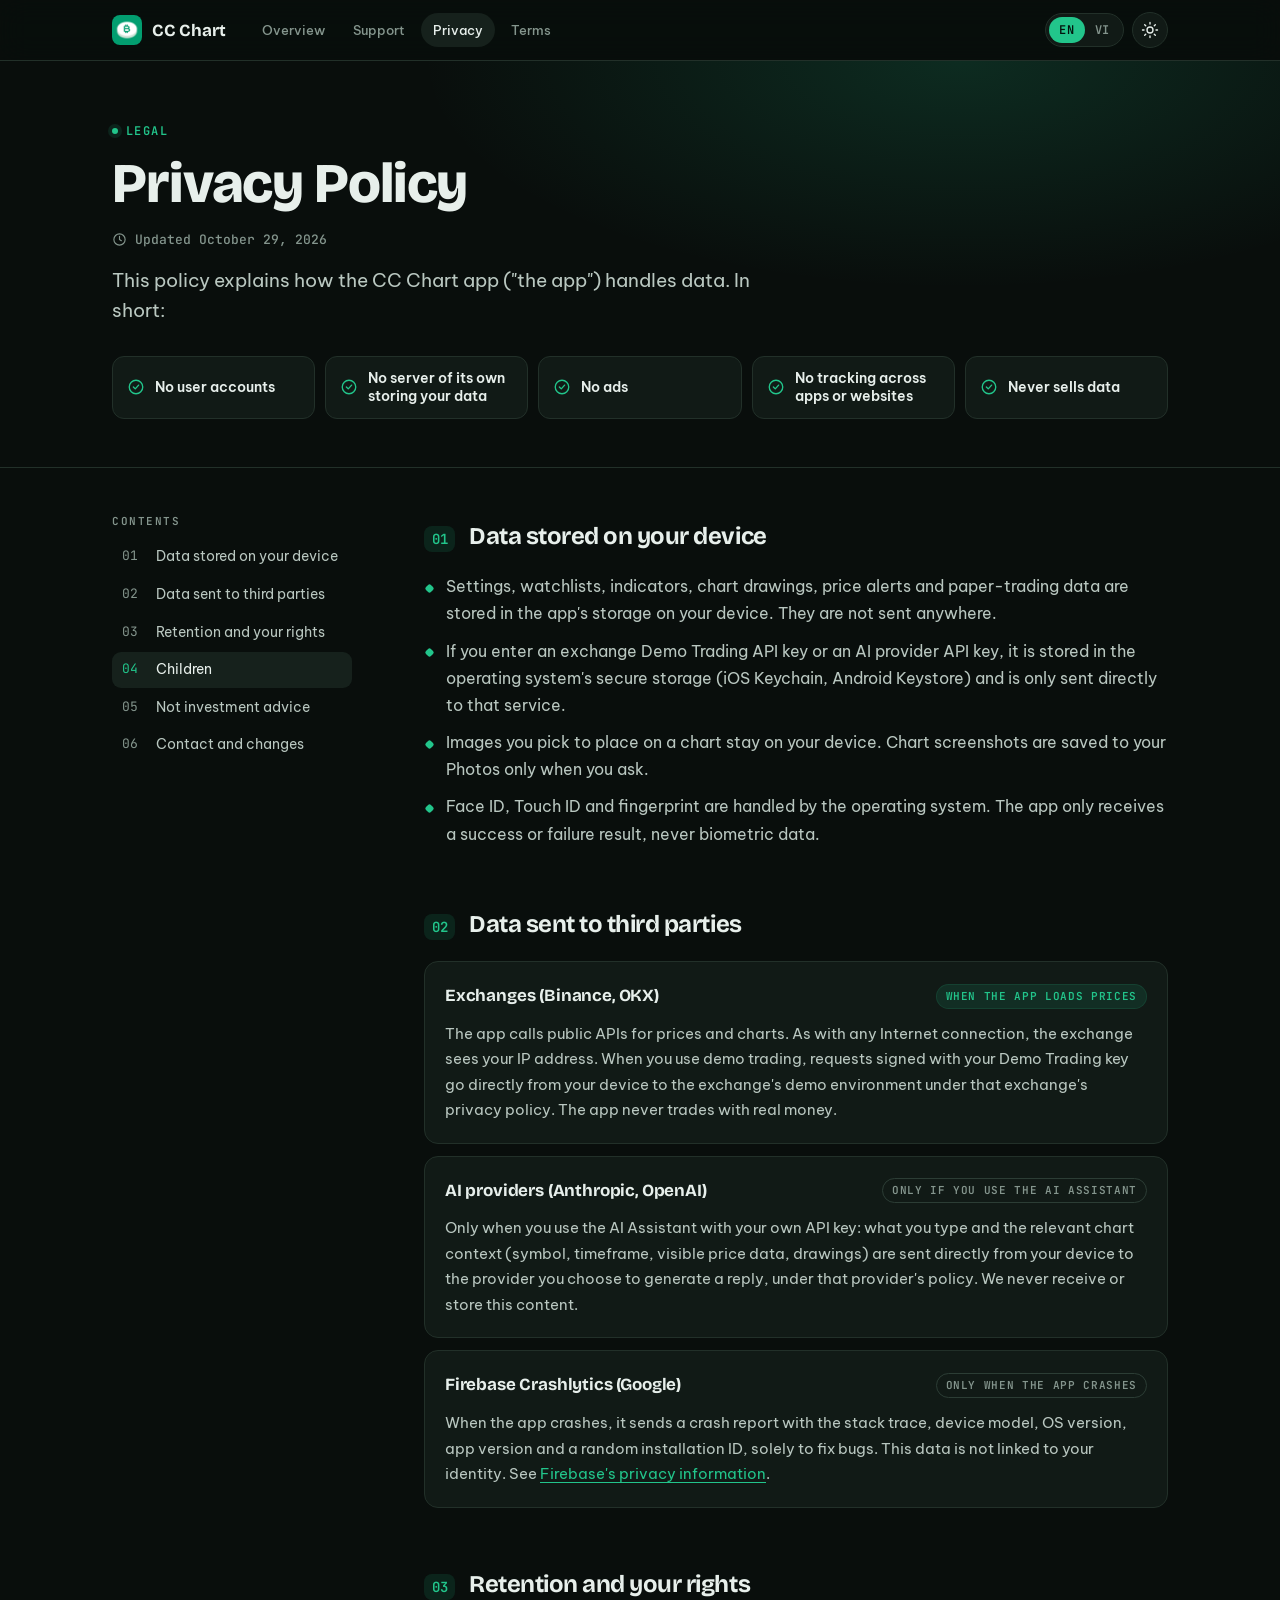
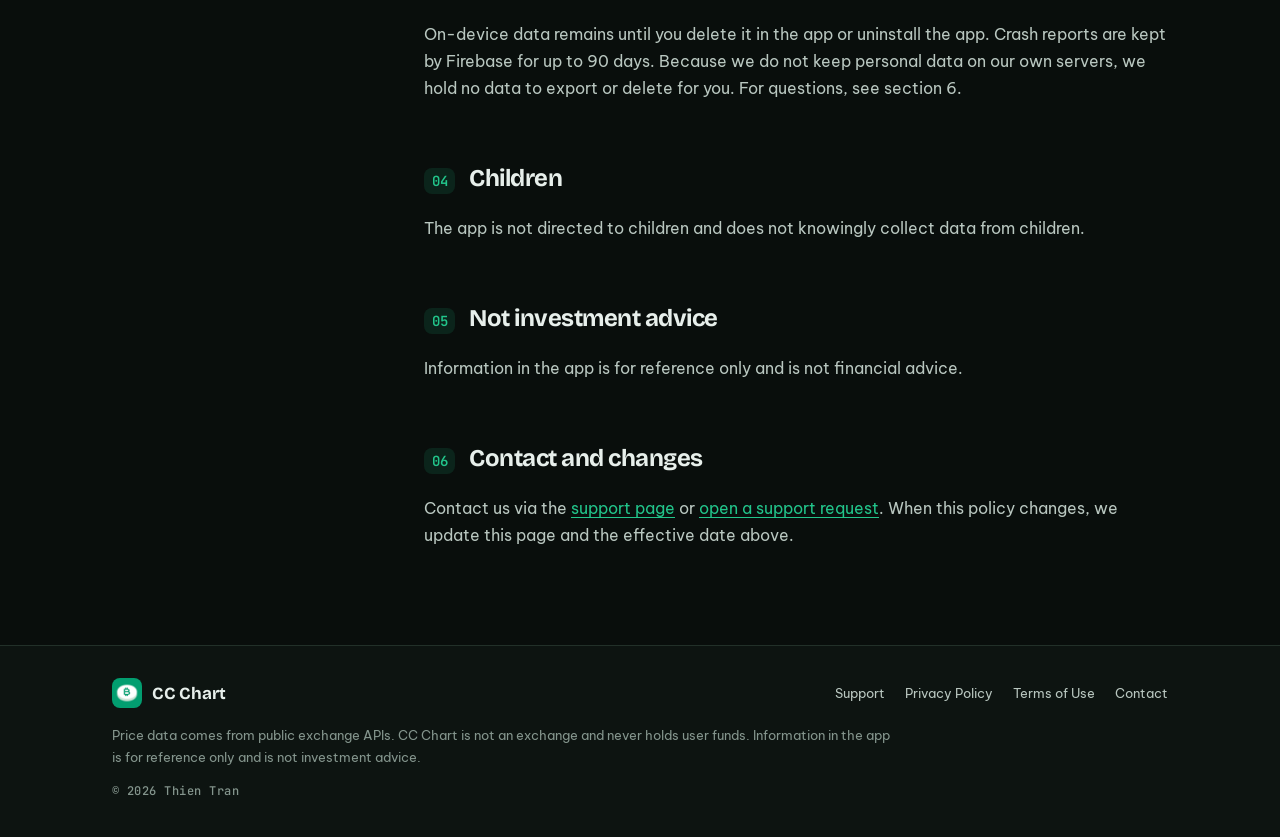
==== commit 9fe2919a: "Thêm trang chủ, Điều khoản sử dụng, 404; Hỗ trợ chuyển sang support.html Co-Authored-By: Claude Opus" ====
--- a/privacy.html
+++ b/privacy.html
@@ -9,7 +9,7 @@
 <meta name="theme-color" content="#090e0c">
 <link rel="icon" href="[data-uri]">
 <link rel="preconnect" href="https://fonts.googleapis.com"><link rel="preconnect" href="https://fonts.gstatic.com" crossorigin><link rel="stylesheet" href="https://fonts.googleapis.com/css2?family=Be+Vietnam+Pro:wght@400;500;600;700&family=Bricolage+Grotesque:opsz,wght@12..96,600..800&family=JetBrains+Mono:wght@500;600;700&display=swap">
-<script>(function(){var d=document.documentElement,s=null;try{s=window.localStorage}catch(e){}function g(k){try{return s&&s.getItem(k)}catch(e){return null}}var l=g('cc-chart-legal.lang'),m=g('cc-chart-legal.mode');d.setAttribute('data-lang',l==='vi'?'vi':'en');d.setAttribute('data-mode',m==='light'?'light':'dark');d.lang=l==='vi'?'vi':'en';})();</script>
+<script>(function(){var d=document.documentElement,s=null;try{s=window.localStorage}catch(e){}function g(k){try{return s&&s.getItem(k)}catch(e){return null}}var l=g('cc-chart-site.lang'),m=g('cc-chart-site.mode');d.setAttribute('data-lang',l==='vi'?'vi':'en');d.setAttribute('data-mode',m==='light'?'light':'dark');d.lang=l==='vi'?'vi':'en';})();</script>
 <style>
 /* Layout: sticky glass header, one 1120px column; hero splits text | live candle card, collapses to one column on phones. */
 :root {
@@ -143,10 +143,10 @@
 /* Mobile page tabs (header nav hides on phones) */
 .site-header .tabs-m { display: none; }
 @media (max-width: 560px) {
-  .site-header .tabs-m { display: flex; gap: 6px; padding-block: 0 12px; }
+  .site-header .tabs-m { display: flex; gap: 6px; padding-block: 0 12px; overflow-x: auto; scrollbar-width: none; }
   .tabs-m a {
-    flex: 1; text-align: center; text-decoration: none; color: var(--muted); font-size: var(--step--1); font-weight: 600;
-    padding: 8px 10px; border-radius: 10px; border: 1px solid var(--line); background: var(--surface);
+    flex: none; text-decoration: none; color: var(--muted); font-size: var(--step--1); font-weight: 600; white-space: nowrap;
+    padding: 7px 12px; border-radius: 999px; border: 1px solid var(--line); background: var(--surface);
   }
   .tabs-m a[aria-current="page"] { color: var(--fg); border-color: var(--line-2); background: var(--surface-2); }
 }
@@ -247,6 +247,7 @@
 .party p { font-size: 0.9375rem; }
 @media (max-width: 560px) { .when { margin-left: 0; white-space: normal; } }
 
+
 </style>
 </head>
 <body>
@@ -254,8 +255,10 @@
 <header class="site-header"><div class="wrap">
   <a class="brand" href="./"><img src="[data-uri]" alt="" width="30" height="30"><span>CC Chart</span></a>
   <nav class="nav" aria-label="Pages">
-    <a href="./"><span class="en">Support</span><span class="vi">Hỗ trợ</span></a>
+    <a href="./"><span class="en">Overview</span><span class="vi">Tổng quan</span></a>
+    <a href="support.html"><span class="en">Support</span><span class="vi">Hỗ trợ</span></a>
     <a href="privacy.html" aria-current="page"><span class="en">Privacy</span><span class="vi">Quyền riêng tư</span></a>
+    <a href="terms.html"><span class="en">Terms</span><span class="vi">Điều khoản</span></a>
   </nav>
   <div class="controls">
     <div class="seg" role="group" aria-label="Language / Ngôn ngữ">
@@ -265,10 +268,12 @@
     <button type="button" id="mode-toggle" class="icon-btn" data-toggle-mode aria-label="Switch theme"><svg class="i-sun" viewBox="0 0 24 24" fill="none" stroke="currentColor" stroke-width="1.8" stroke-linecap="round" stroke-linejoin="round" aria-hidden="true"><circle cx="12" cy="12" r="4"/><path d="M12 2v2M12 20v2M4.9 4.9l1.4 1.4M17.7 17.7l1.4 1.4M2 12h2M20 12h2M4.9 19.1l1.4-1.4M17.7 6.3l1.4-1.4"/></svg><svg class="i-moon" viewBox="0 0 24 24" fill="none" stroke="currentColor" stroke-width="1.8" stroke-linecap="round" stroke-linejoin="round" aria-hidden="true"><path d="M20 14.5A8 8 0 1 1 9.5 4a6.5 6.5 0 0 0 10.5 10.5Z"/></svg></button>
   </div>
 </div>
-<div class="wrap tabs-m">
-  <a href="./"><span class="en">Support</span><span class="vi">Hỗ trợ</span></a>
-  <a href="privacy.html" aria-current="page"><span class="en">Privacy Policy</span><span class="vi">Quyền riêng tư</span></a>
-</div>
+<nav class="wrap tabs-m" aria-label="Pages">
+    <a href="./"><span class="en">Overview</span><span class="vi">Tổng quan</span></a>
+    <a href="support.html"><span class="en">Support</span><span class="vi">Hỗ trợ</span></a>
+    <a href="privacy.html" aria-current="page"><span class="en">Privacy</span><span class="vi">Quyền riêng tư</span></a>
+    <a href="terms.html"><span class="en">Terms</span><span class="vi">Điều khoản</span></a>
+</nav>
 </header>
 <main id="main">
 <section class="p-hero">
@@ -350,7 +355,7 @@
 
       <section id="en-6">
         <h2><span class="n">06</span>Contact and changes</h2>
-        <p>Contact us via the <a href="./">support page</a> or <a href="https://github.com/Thientran2910/cc-chart-legal/issues/new" target="_blank" rel="noopener">open a support request</a>. When this policy changes, we update this page and the effective date above.</p>
+        <p>Contact us via the <a href="support.html">support page</a> or <a href="https://github.com/Thientran2910/cc-chart-site/issues/new" target="_blank" rel="noopener">open a support request</a>. When this policy changes, we update this page and the effective date above.</p>
       </section>
     </article>
   </div>
@@ -414,7 +419,7 @@
 
       <section id="vi-6">
         <h2><span class="n">06</span>Liên hệ và thay đổi</h2>
-        <p>Liên hệ qua <a href="./">trang hỗ trợ</a> hoặc <a href="https://github.com/Thientran2910/cc-chart-legal/issues/new" target="_blank" rel="noopener">tạo yêu cầu hỗ trợ</a>. Khi chính sách thay đổi, chúng tôi cập nhật trang này và ngày hiệu lực ở trên.</p>
+        <p>Liên hệ qua <a href="support.html">trang hỗ trợ</a> hoặc <a href="https://github.com/Thientran2910/cc-chart-site/issues/new" target="_blank" rel="noopener">tạo yêu cầu hỗ trợ</a>. Khi chính sách thay đổi, chúng tôi cập nhật trang này và ngày hiệu lực ở trên.</p>
       </section>
     </article>
   </div>
@@ -425,9 +430,10 @@
   <div class="foot-row">
     <a class="brand" href="./"><img src="[data-uri]" alt="" width="30" height="30"><span>CC Chart</span></a>
     <div class="foot-links">
-      <a href="./"><span class="en">Support</span><span class="vi">Hỗ trợ</span></a>
+      <a href="support.html"><span class="en">Support</span><span class="vi">Hỗ trợ</span></a>
       <a href="privacy.html"><span class="en">Privacy Policy</span><span class="vi">Chính sách quyền riêng tư</span></a>
-      <a href="https://github.com/Thientran2910/cc-chart-legal/issues/new" target="_blank" rel="noopener"><span class="en">Contact</span><span class="vi">Liên hệ</span></a>
+      <a href="terms.html"><span class="en">Terms of Use</span><span class="vi">Điều khoản sử dụng</span></a>
+      <a href="https://github.com/Thientran2910/cc-chart-site/issues/new" target="_blank" rel="noopener"><span class="en">Contact</span><span class="vi">Liên hệ</span></a>
     </div>
   </div>
   <p class="foot-note"><span class="en">Price data comes from public exchange APIs. CC Chart is not an exchange and never holds user funds. Information in the app is for reference only and is not investment advice.</span><span class="vi">Dữ liệu giá lấy từ API công khai của các sàn. CC Chart không phải sàn giao dịch, không giữ tiền của người dùng. Thông tin trong ứng dụng chỉ để tham khảo, không phải lời khuyên đầu tư.</span></p>
@@ -436,7 +442,7 @@
 <script>
 (function () {
   var root = document.documentElement;
-  var KEY_LANG = 'cc-chart-legal.lang', KEY_MODE = 'cc-chart-legal.mode';
+  var KEY_LANG = 'cc-chart-site.lang', KEY_MODE = 'cc-chart-site.mode';
   function save(k, v) { try { localStorage.setItem(k, v); } catch (e) {} }
 
   function setLang(lang) {
@@ -472,6 +478,15 @@
     setMode(m); save(KEY_MODE, m);
   });
 
+  document.querySelectorAll('[data-copy]').forEach(function (b) {
+    b.addEventListener('click', function () {
+      var el = document.getElementById(b.getAttribute('data-copy'));
+      var done = function () { b.classList.add('done'); setTimeout(function () { b.classList.remove('done'); }, 1500); };
+      var select = function () { var r = document.createRange(); r.selectNodeContents(el); var s = getSelection(); s.removeAllRanges(); s.addRange(r); };
+      if (navigator.clipboard) navigator.clipboard.writeText(el.textContent).then(done, select); else select();
+    });
+  });
+
   setLang(root.getAttribute('data-lang') === 'vi' ? 'vi' : 'en');
   setMode(root.getAttribute('data-mode') === 'light' ? 'light' : 'dark');
 })();
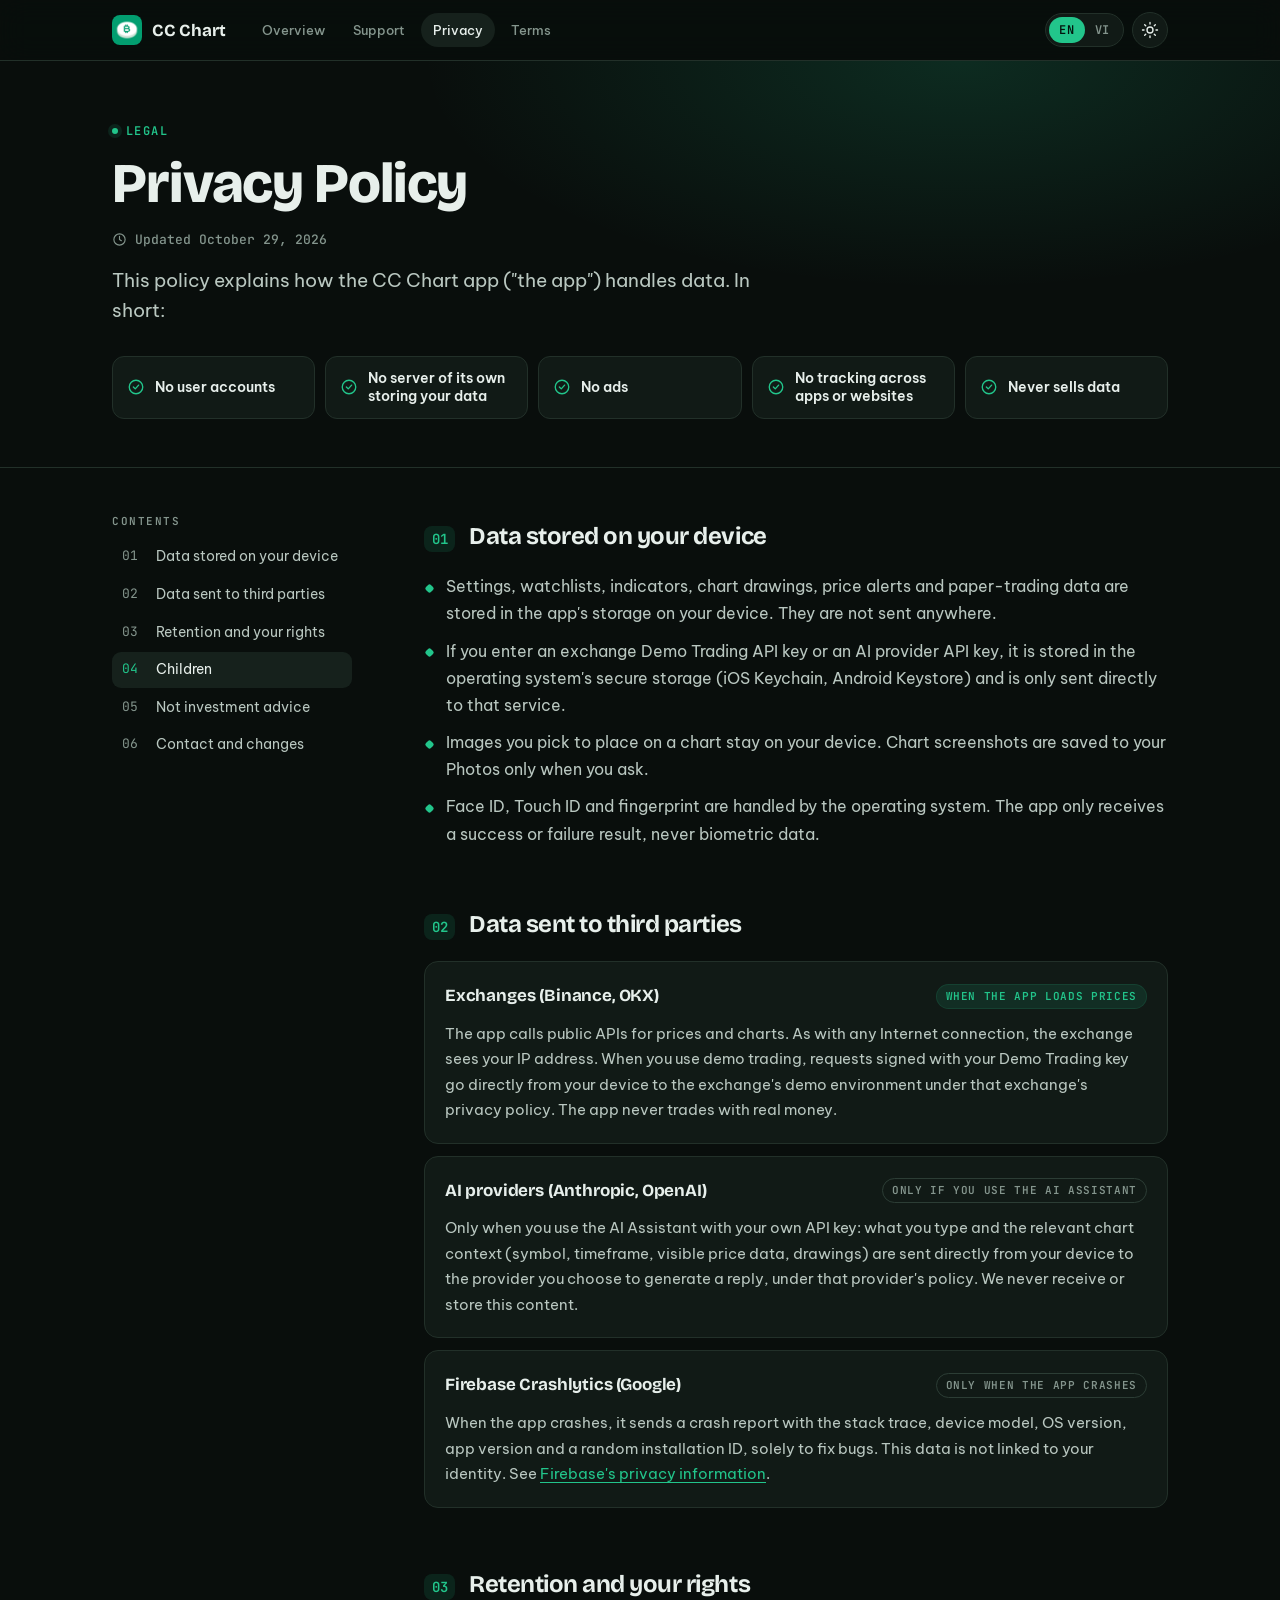
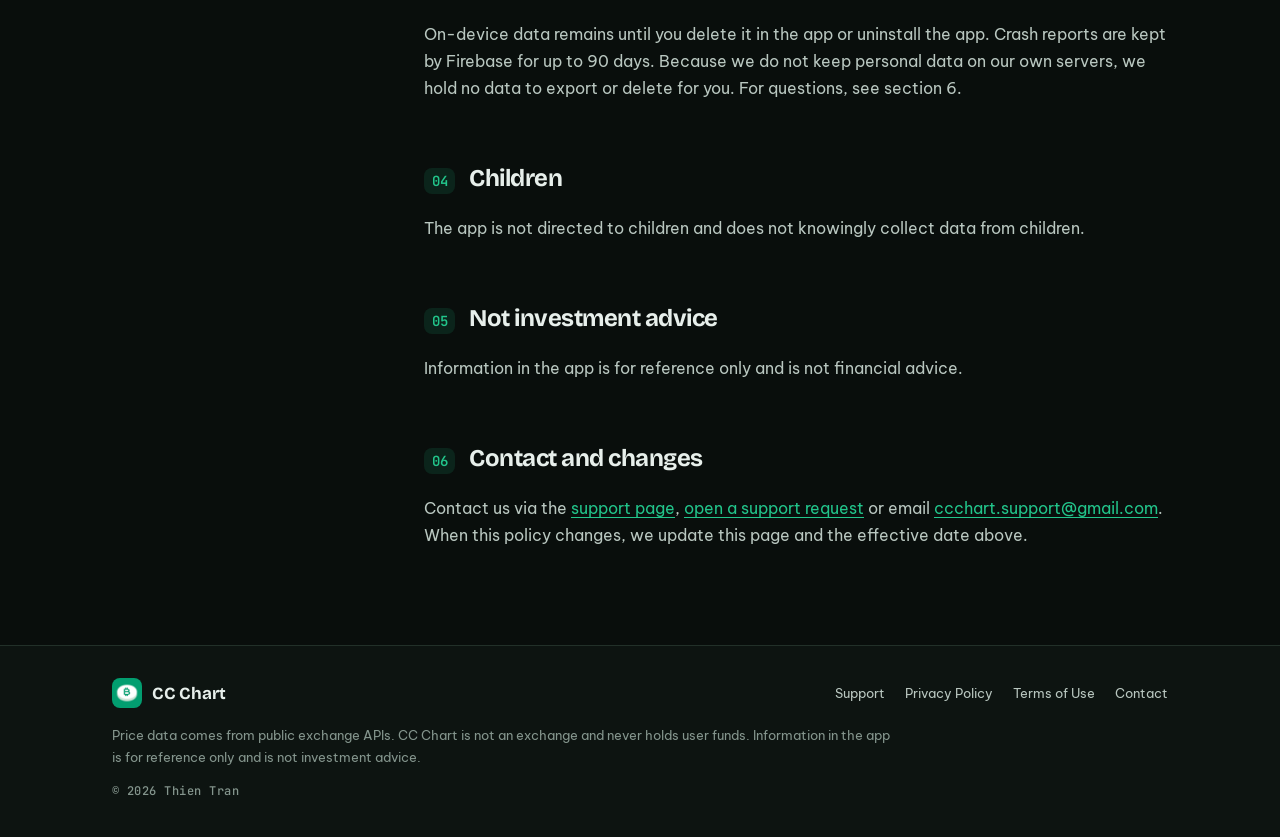
==== commit 1e6e85c1: "Show support email ccchart.support@gmail.com on support, privacy and terms pages" ====
--- a/privacy.html
+++ b/privacy.html
@@ -355,7 +355,7 @@
 
       <section id="en-6">
         <h2><span class="n">06</span>Contact and changes</h2>
-        <p>Contact us via the <a href="support.html">support page</a> or <a href="https://github.com/Thientran2910/cc-chart-site/issues/new" target="_blank" rel="noopener">open a support request</a>. When this policy changes, we update this page and the effective date above.</p>
+        <p>Contact us via the <a href="support.html">support page</a>, <a href="https://github.com/Thientran2910/cc-chart-site/issues/new" target="_blank" rel="noopener">open a support request</a> or email <a href="mailto:ccchart.support@gmail.com">ccchart.support@gmail.com</a>. When this policy changes, we update this page and the effective date above.</p>
       </section>
     </article>
   </div>
@@ -419,7 +419,7 @@
 
       <section id="vi-6">
         <h2><span class="n">06</span>Liên hệ và thay đổi</h2>
-        <p>Liên hệ qua <a href="support.html">trang hỗ trợ</a> hoặc <a href="https://github.com/Thientran2910/cc-chart-site/issues/new" target="_blank" rel="noopener">tạo yêu cầu hỗ trợ</a>. Khi chính sách thay đổi, chúng tôi cập nhật trang này và ngày hiệu lực ở trên.</p>
+        <p>Liên hệ qua <a href="support.html">trang hỗ trợ</a>, <a href="https://github.com/Thientran2910/cc-chart-site/issues/new" target="_blank" rel="noopener">tạo yêu cầu hỗ trợ</a> hoặc email <a href="mailto:ccchart.support@gmail.com">ccchart.support@gmail.com</a>. Khi chính sách thay đổi, chúng tôi cập nhật trang này và ngày hiệu lực ở trên.</p>
       </section>
     </article>
   </div>
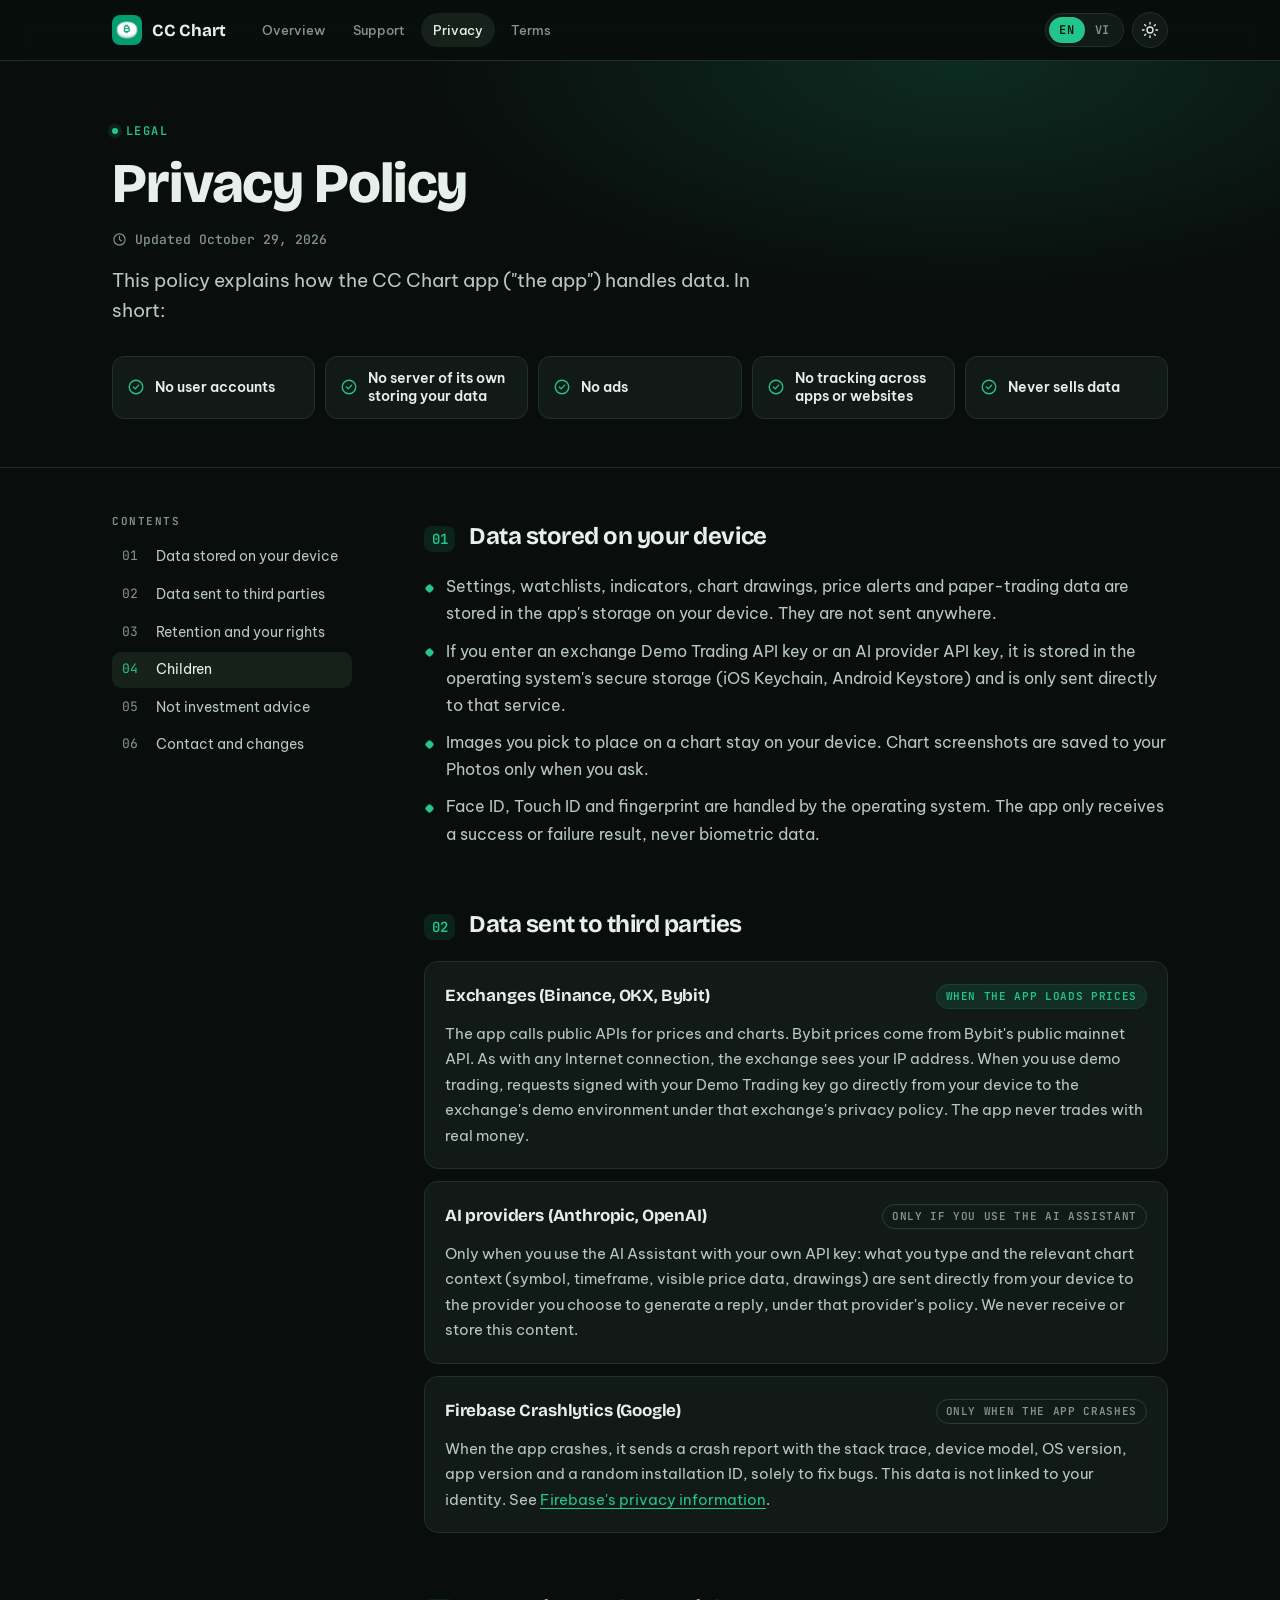
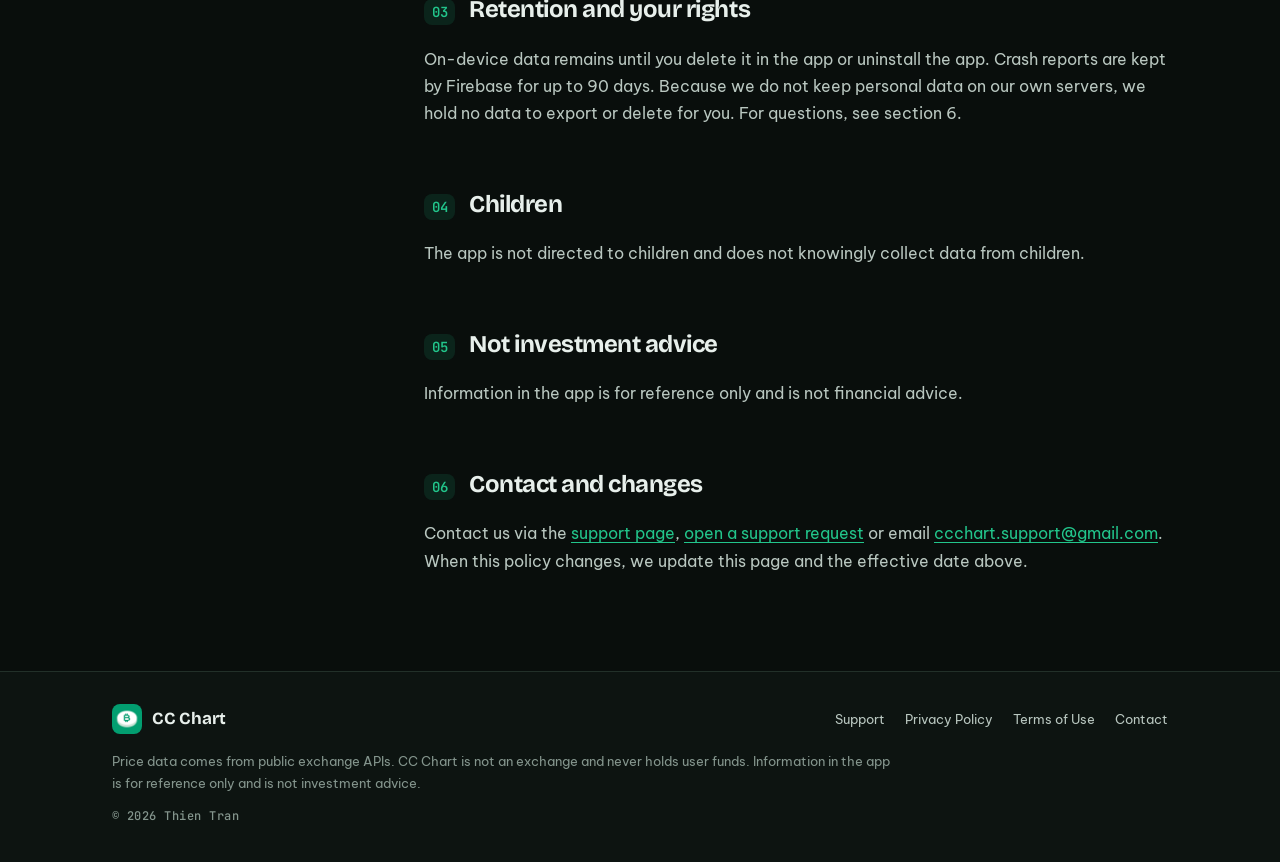
==== commit 9c5ef7bb: "Thêm Bybit vào danh sách sàn (trang chủ, hỗ trợ, quyền riêng tư, điều khoản)" ====
--- a/privacy.html
+++ b/privacy.html
@@ -324,8 +324,8 @@
         <h2><span class="n">02</span>Data sent to third parties</h2>
         <div class="parties">
           <div class="party">
-            <div class="party-head"><h3>Exchanges (Binance, OKX)</h3><span class="when always">When the app loads prices</span></div>
-            <p>The app calls public APIs for prices and charts. As with any Internet connection, the exchange sees your IP address. When you use demo trading, requests signed with your Demo Trading key go directly from your device to the exchange's demo environment under that exchange's privacy policy. The app never trades with real money.</p>
+            <div class="party-head"><h3>Exchanges (Binance, OKX, Bybit)</h3><span class="when always">When the app loads prices</span></div>
+            <p>The app calls public APIs for prices and charts. Bybit prices come from Bybit's public mainnet API. As with any Internet connection, the exchange sees your IP address. When you use demo trading, requests signed with your Demo Trading key go directly from your device to the exchange's demo environment under that exchange's privacy policy. The app never trades with real money.</p>
           </div>
           <div class="party">
             <div class="party-head"><h3>AI providers (Anthropic, OpenAI)</h3><span class="when">Only if you use the AI Assistant</span></div>
@@ -388,8 +388,8 @@
         <h2><span class="n">02</span>Dữ liệu gửi tới bên thứ ba</h2>
         <div class="parties">
           <div class="party">
-            <div class="party-head"><h3>Sàn giao dịch (Binance, OKX)</h3><span class="when always">Khi ứng dụng tải giá</span></div>
-            <p>Ứng dụng gọi API công khai để lấy giá và biểu đồ. Như mọi kết nối Internet, sàn nhận được địa chỉ IP của bạn. Khi bạn dùng giao dịch demo, các yêu cầu đã ký bằng key Demo Trading của bạn đi thẳng từ thiết bị tới môi trường demo của sàn và tuân theo chính sách quyền riêng tư của sàn đó. Ứng dụng không thực hiện giao dịch bằng tiền thật.</p>
+            <div class="party-head"><h3>Sàn giao dịch (Binance, OKX, Bybit)</h3><span class="when always">Khi ứng dụng tải giá</span></div>
+            <p>Ứng dụng gọi API công khai để lấy giá và biểu đồ. Giá Bybit lấy từ API công khai của Bybit. Như mọi kết nối Internet, sàn nhận được địa chỉ IP của bạn. Khi bạn dùng giao dịch demo, các yêu cầu đã ký bằng key Demo Trading của bạn đi thẳng từ thiết bị tới môi trường demo của sàn và tuân theo chính sách quyền riêng tư của sàn đó. Ứng dụng không thực hiện giao dịch bằng tiền thật.</p>
           </div>
           <div class="party">
             <div class="party-head"><h3>Nhà cung cấp AI (Anthropic, OpenAI)</h3><span class="when">Chỉ khi dùng Trợ lý AI</span></div>
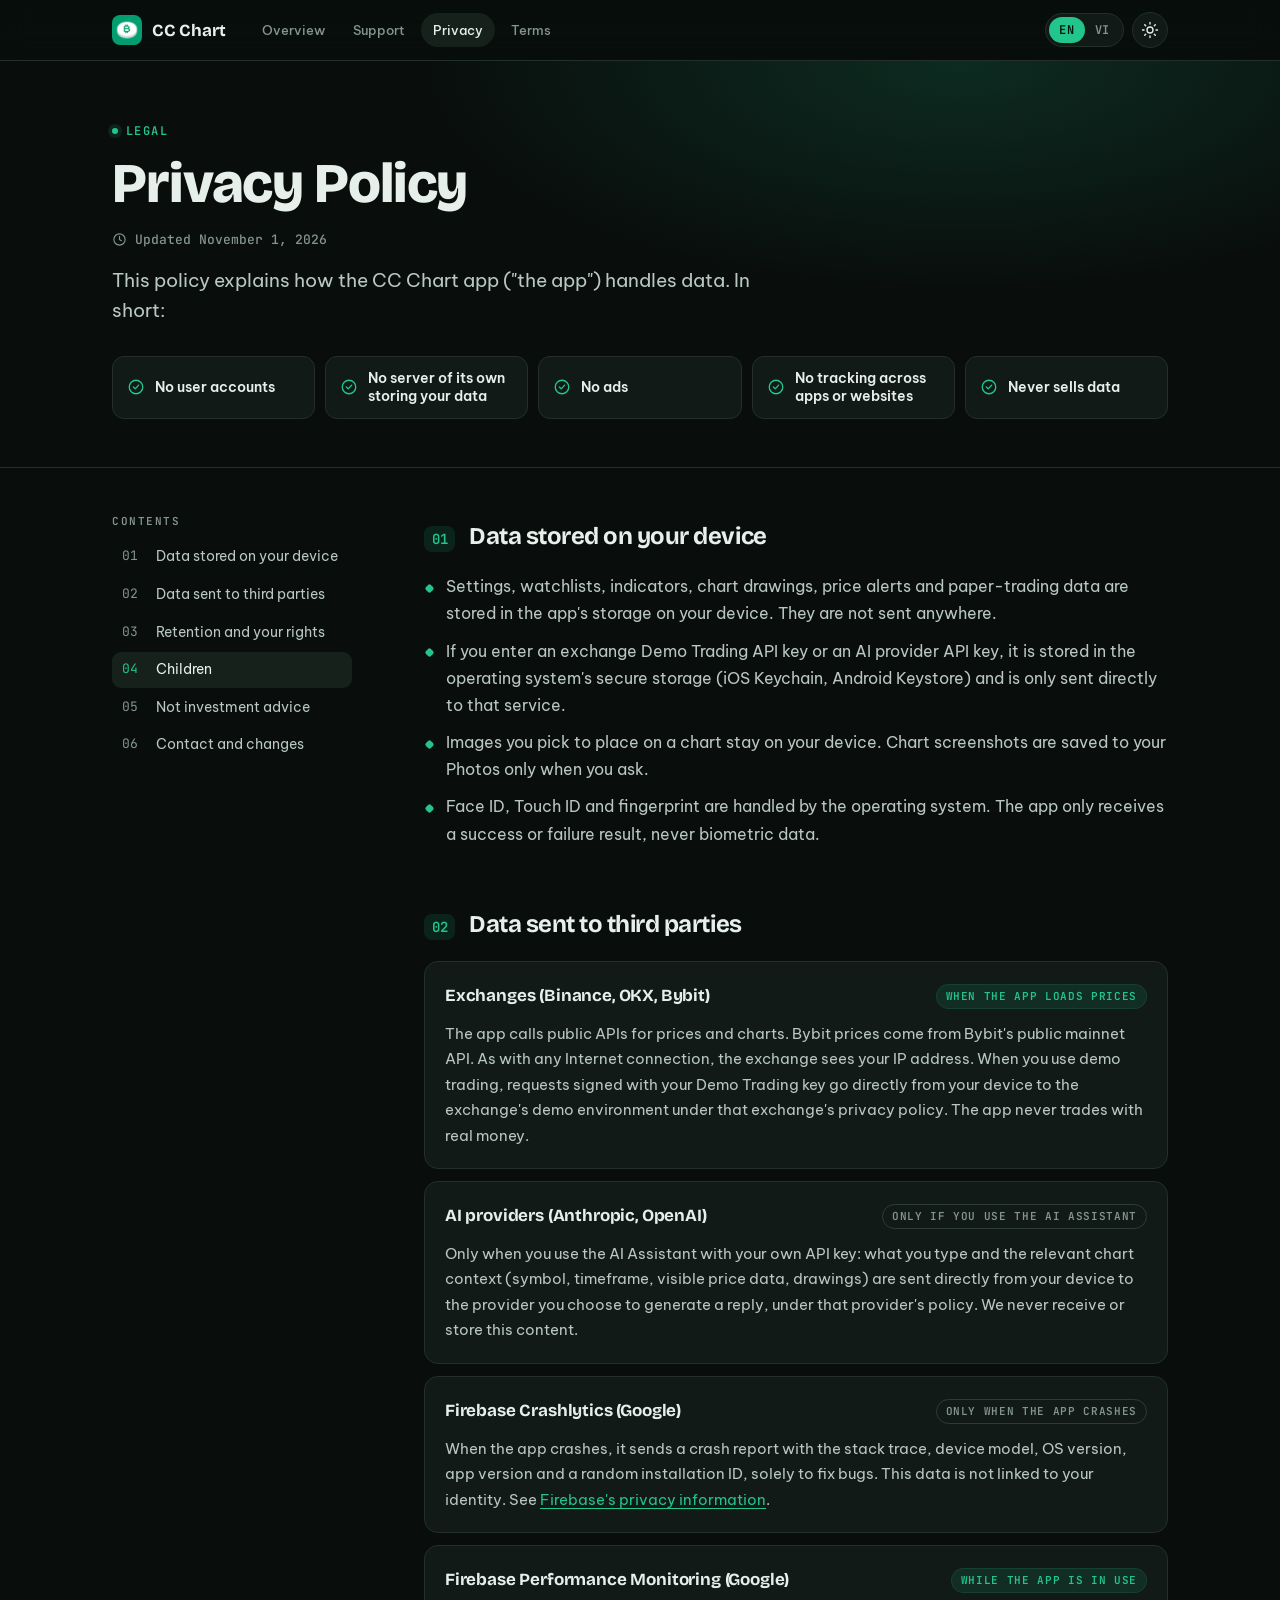
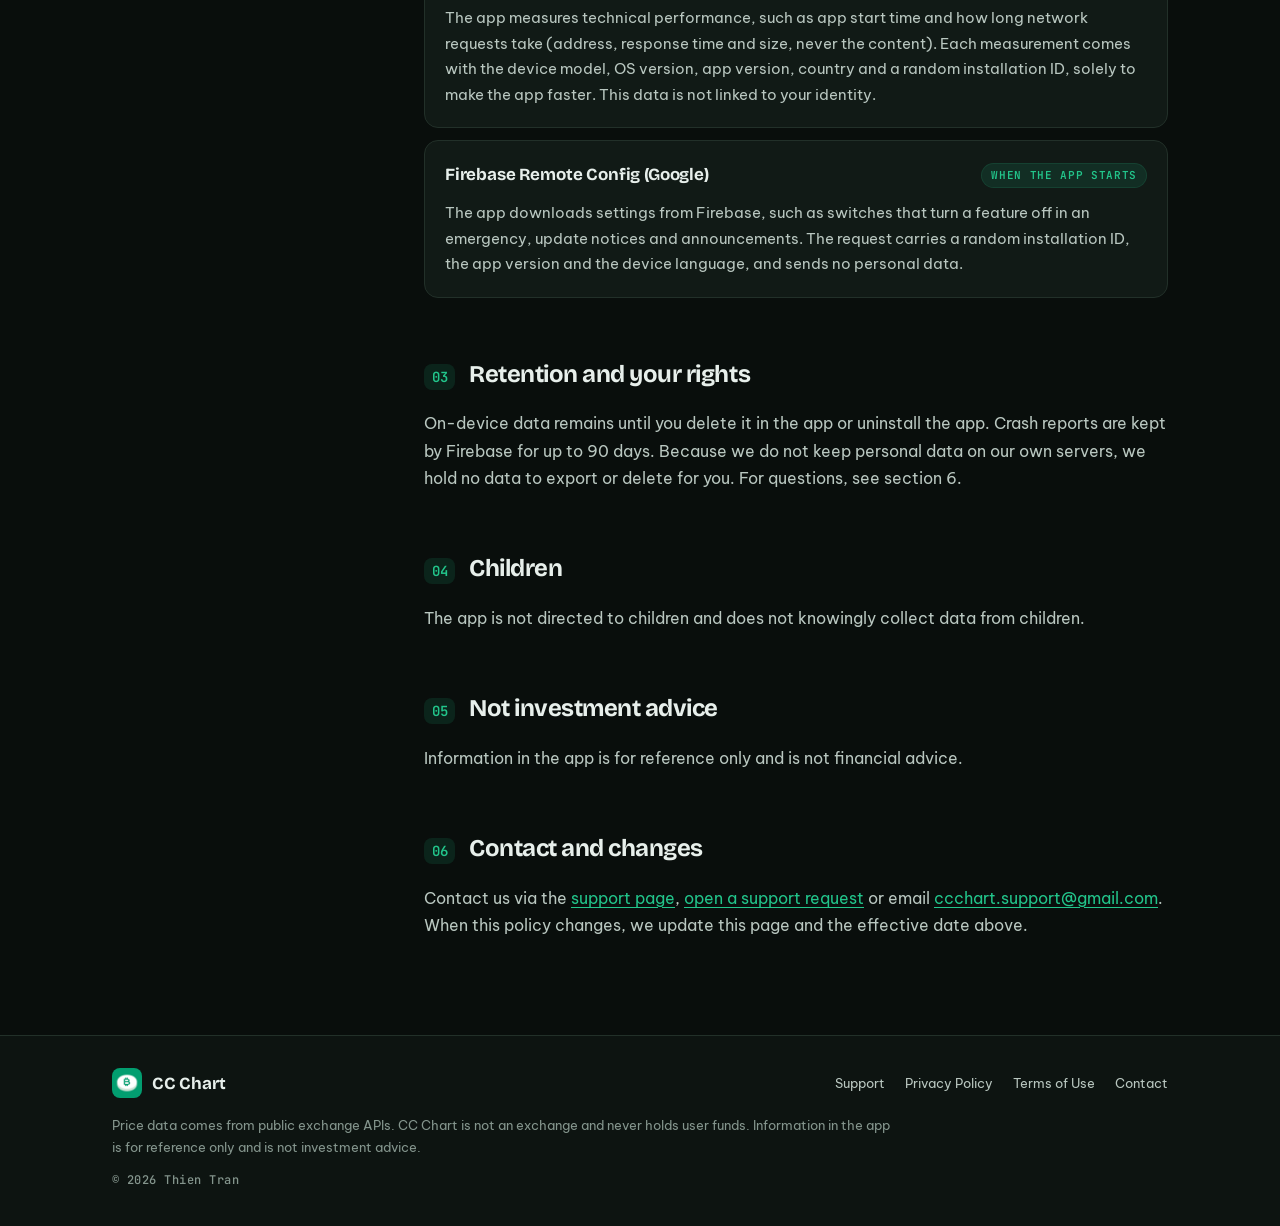
==== commit 1ed7690a: "Quyền riêng tư: thêm Firebase Performance và Remote Config; ảnh app mới trên trang chủ Co-Authored-B" ====
--- a/privacy.html
+++ b/privacy.html
@@ -280,7 +280,7 @@
   <div class="wrap">
     <span class="eyebrow"><span class="en">Legal</span><span class="vi">Pháp lý</span></span>
     <h1><span class="en">Privacy Policy</span><span class="vi">Chính sách quyền riêng tư</span></h1>
-    <span class="updated"><svg viewBox="0 0 24 24" fill="none" stroke="currentColor" stroke-width="1.8" stroke-linecap="round" stroke-linejoin="round" aria-hidden="true"><circle cx="12" cy="12" r="9"/><path d="M12 7v5l3 2"/></svg><span class="en">Updated October 29, 2026</span><span class="vi">Cập nhật 29/10/2026</span></span>
+    <span class="updated"><svg viewBox="0 0 24 24" fill="none" stroke="currentColor" stroke-width="1.8" stroke-linecap="round" stroke-linejoin="round" aria-hidden="true"><circle cx="12" cy="12" r="9"/><path d="M12 7v5l3 2"/></svg><span class="en">Updated November 1, 2026</span><span class="vi">Cập nhật 01/11/2026</span></span>
     <p class="lead">
       <span class="en">This policy explains how the CC Chart app ("the app") handles data. In short:</span>
       <span class="vi">Chính sách này mô tả cách ứng dụng CC Chart ("ứng dụng") xử lý dữ liệu. Tóm tắt:</span>
@@ -335,6 +335,14 @@
             <div class="party-head"><h3>Firebase Crashlytics (Google)</h3><span class="when">Only when the app crashes</span></div>
             <p>When the app crashes, it sends a crash report with the stack trace, device model, OS version, app version and a random installation ID, solely to fix bugs. This data is not linked to your identity. See <a href="https://firebase.google.com/support/privacy" target="_blank" rel="noopener">Firebase's privacy information</a>.</p>
           </div>
+          <div class="party">
+            <div class="party-head"><h3>Firebase Performance Monitoring (Google)</h3><span class="when always">While the app is in use</span></div>
+            <p>The app measures technical performance, such as app start time and how long network requests take (address, response time and size, never the content). Each measurement comes with the device model, OS version, app version, country and a random installation ID, solely to make the app faster. This data is not linked to your identity.</p>
+          </div>
+          <div class="party">
+            <div class="party-head"><h3>Firebase Remote Config (Google)</h3><span class="when always">When the app starts</span></div>
+            <p>The app downloads settings from Firebase, such as switches that turn a feature off in an emergency, update notices and announcements. The request carries a random installation ID, the app version and the device language, and sends no personal data.</p>
+          </div>
         </div>
       </section>
 
@@ -398,6 +406,14 @@
           <div class="party">
             <div class="party-head"><h3>Firebase Crashlytics (Google)</h3><span class="when">Chỉ khi ứng dụng gặp lỗi</span></div>
             <p>Khi ứng dụng gặp lỗi, ứng dụng gửi báo cáo sự cố gồm dấu vết lỗi, mẫu thiết bị, phiên bản hệ điều hành, phiên bản ứng dụng và một mã cài đặt ngẫu nhiên. Mục đích duy nhất là sửa lỗi. Dữ liệu này không gắn với danh tính của bạn. Xem <a href="https://firebase.google.com/support/privacy" target="_blank" rel="noopener">chính sách của Firebase</a>.</p>
+          </div>
+          <div class="party">
+            <div class="party-head"><h3>Firebase Performance Monitoring (Google)</h3><span class="when always">Khi đang dùng ứng dụng</span></div>
+            <p>Ứng dụng đo hiệu năng kỹ thuật như thời gian mở ứng dụng và thời gian của các yêu cầu mạng (địa chỉ, thời gian phản hồi, kích thước, không gồm nội dung). Mỗi lần đo kèm mẫu thiết bị, phiên bản hệ điều hành, phiên bản ứng dụng, quốc gia và một mã cài đặt ngẫu nhiên. Mục đích duy nhất là giúp ứng dụng chạy nhanh hơn. Dữ liệu này không gắn với danh tính của bạn.</p>
+          </div>
+          <div class="party">
+            <div class="party-head"><h3>Firebase Remote Config (Google)</h3><span class="when always">Khi mở ứng dụng</span></div>
+            <p>Ứng dụng tải cấu hình từ Firebase, như công tắc tắt khẩn một tính năng, thông báo cập nhật và thông báo chung. Yêu cầu kèm một mã cài đặt ngẫu nhiên, phiên bản ứng dụng và ngôn ngữ thiết bị, không gửi dữ liệu cá nhân.</p>
           </div>
         </div>
       </section>
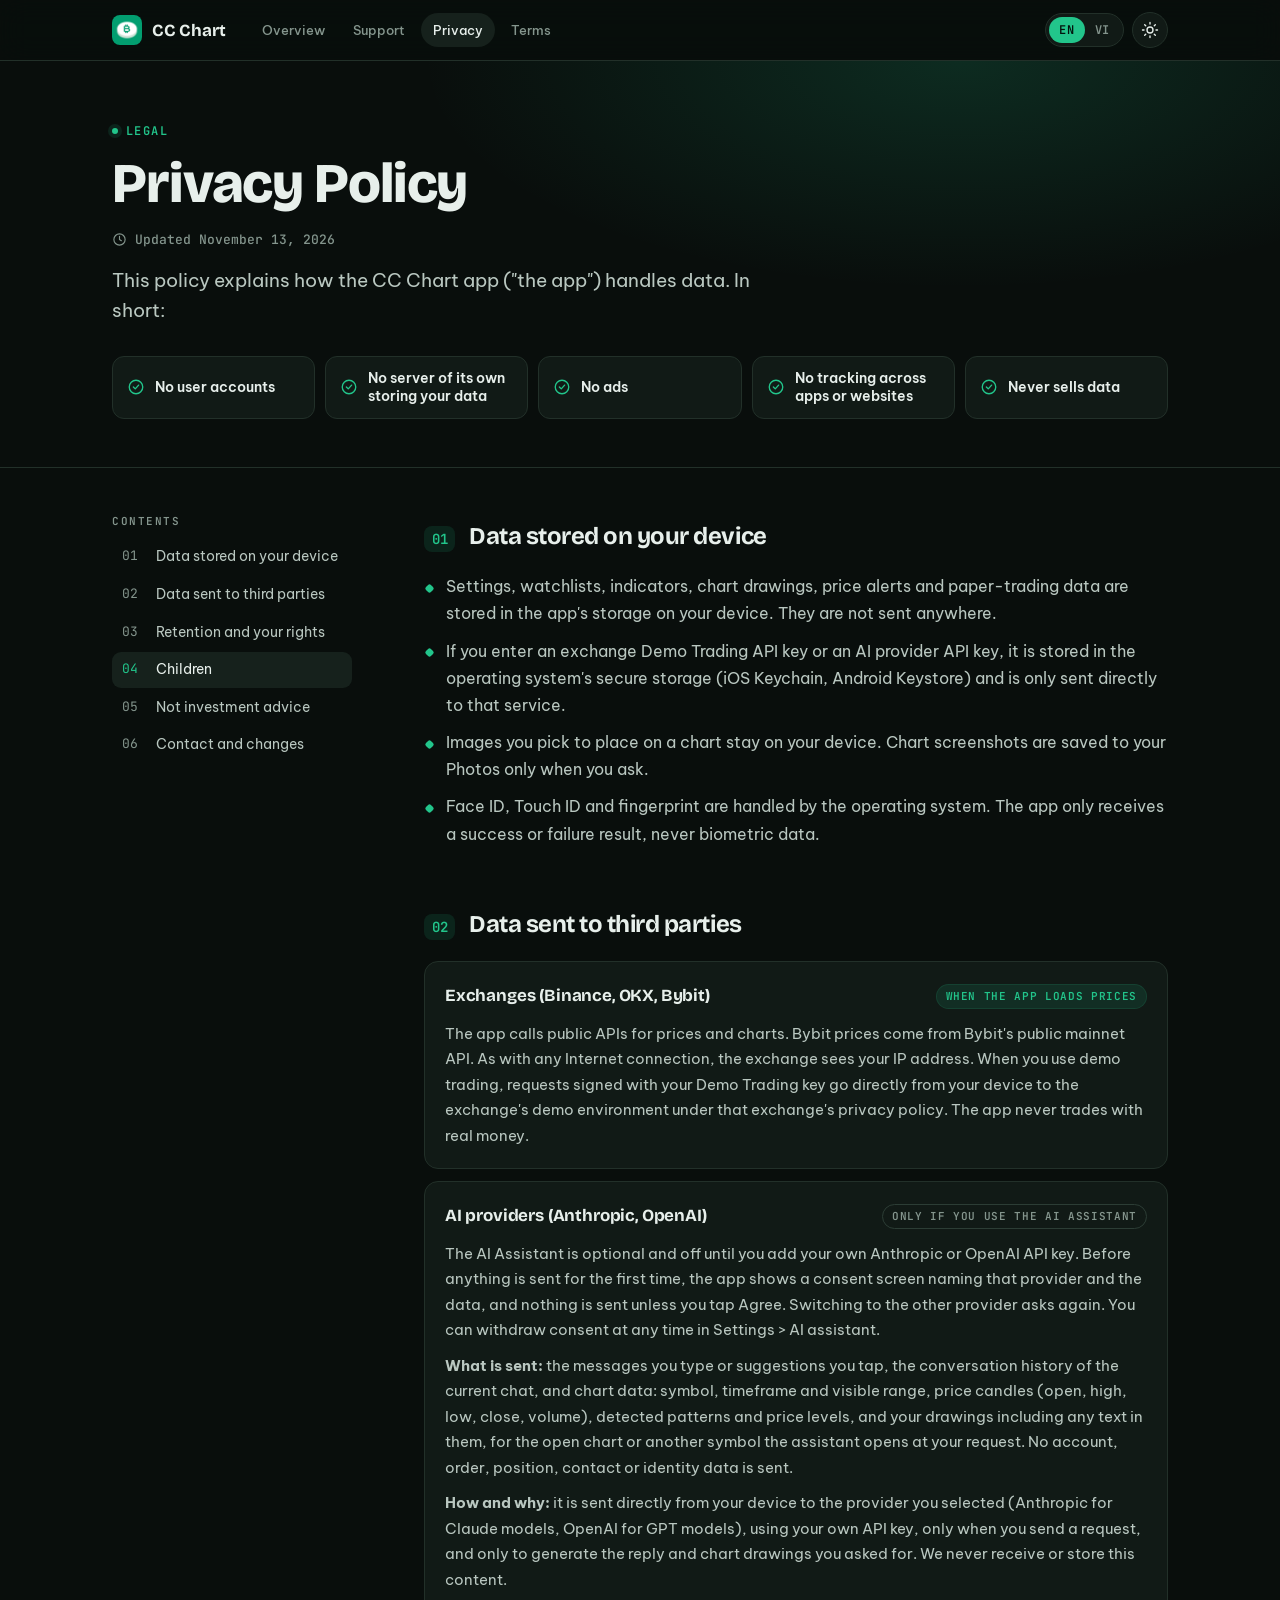
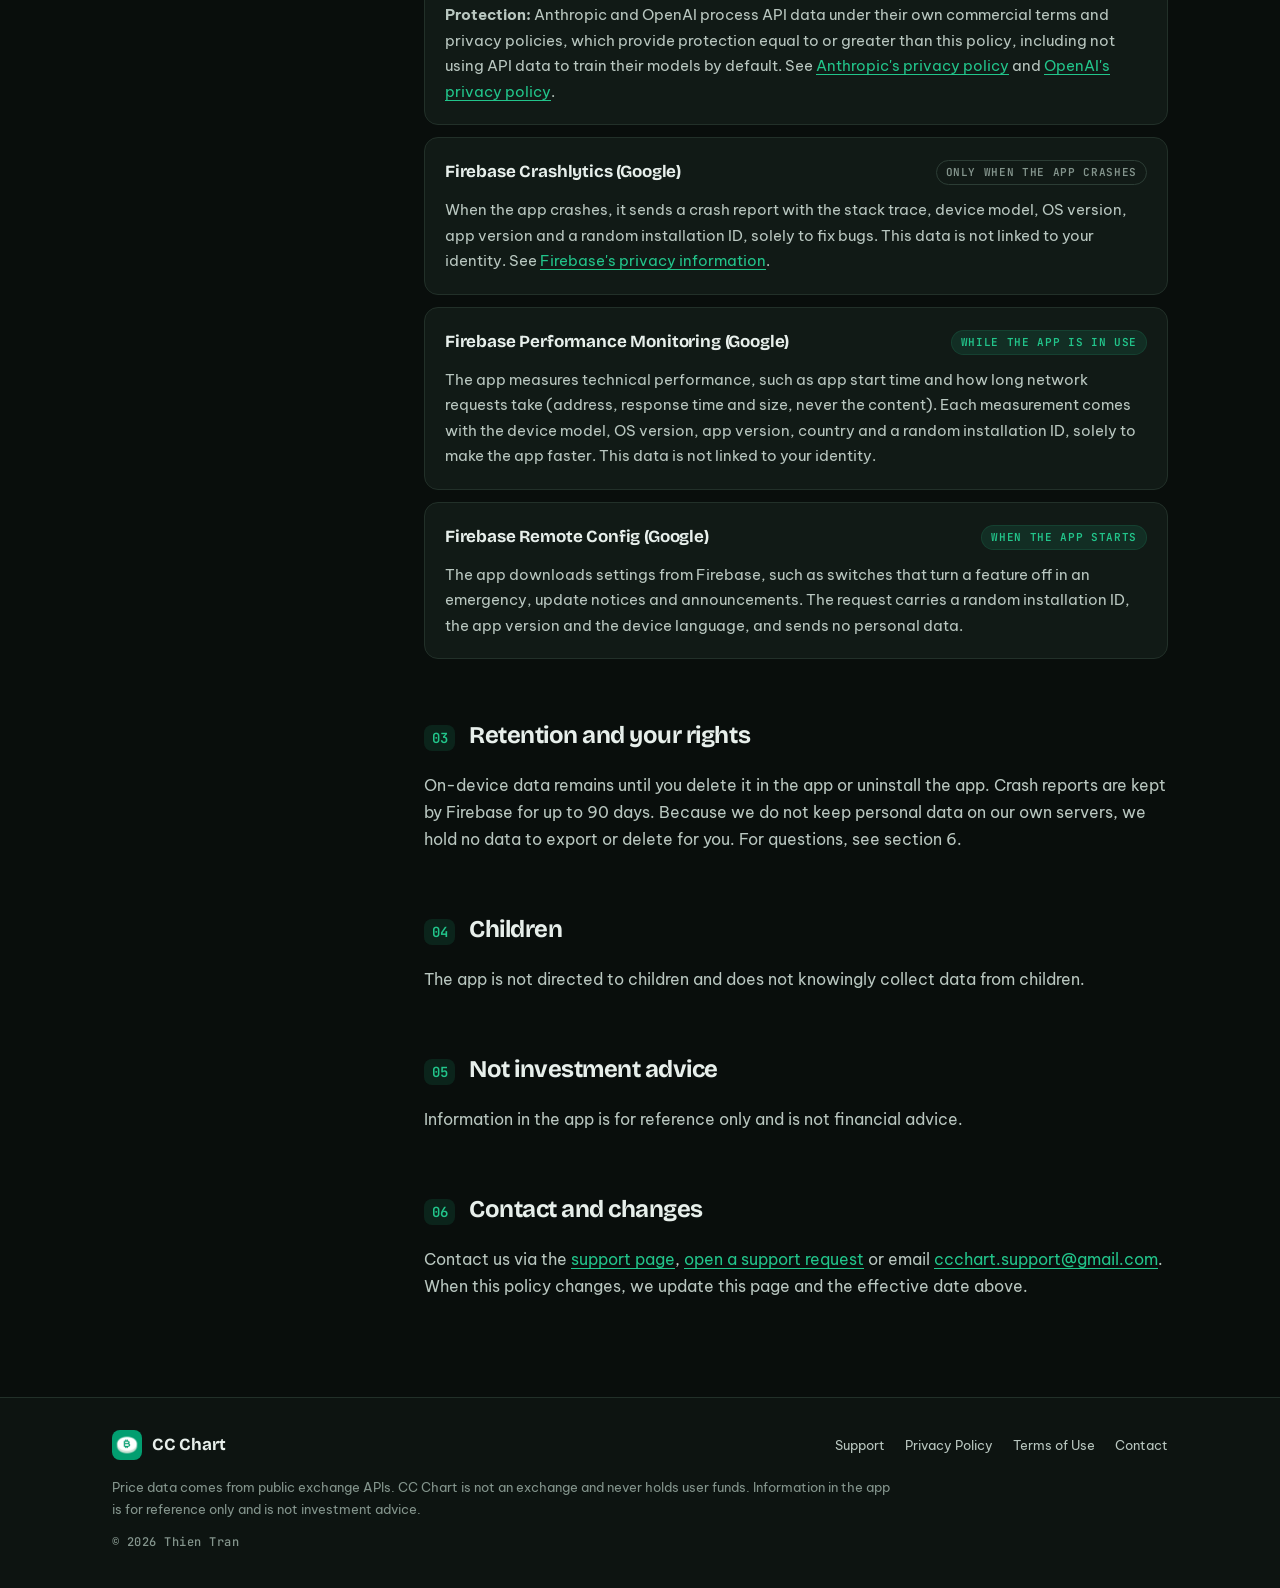
==== commit 0c412e2d: "Quyền riêng tư: mục AI nêu rõ dữ liệu gửi, màn đồng ý, mức bảo vệ của Anthropic/OpenAI" ====
--- a/privacy.html
+++ b/privacy.html
@@ -280,7 +280,7 @@
   <div class="wrap">
     <span class="eyebrow"><span class="en">Legal</span><span class="vi">Pháp lý</span></span>
     <h1><span class="en">Privacy Policy</span><span class="vi">Chính sách quyền riêng tư</span></h1>
-    <span class="updated"><svg viewBox="0 0 24 24" fill="none" stroke="currentColor" stroke-width="1.8" stroke-linecap="round" stroke-linejoin="round" aria-hidden="true"><circle cx="12" cy="12" r="9"/><path d="M12 7v5l3 2"/></svg><span class="en">Updated November 1, 2026</span><span class="vi">Cập nhật 01/11/2026</span></span>
+    <span class="updated"><svg viewBox="0 0 24 24" fill="none" stroke="currentColor" stroke-width="1.8" stroke-linecap="round" stroke-linejoin="round" aria-hidden="true"><circle cx="12" cy="12" r="9"/><path d="M12 7v5l3 2"/></svg><span class="en">Updated November 13, 2026</span><span class="vi">Cập nhật 13/11/2026</span></span>
     <p class="lead">
       <span class="en">This policy explains how the CC Chart app ("the app") handles data. In short:</span>
       <span class="vi">Chính sách này mô tả cách ứng dụng CC Chart ("ứng dụng") xử lý dữ liệu. Tóm tắt:</span>
@@ -329,7 +329,7 @@
           </div>
           <div class="party">
             <div class="party-head"><h3>AI providers (Anthropic, OpenAI)</h3><span class="when">Only if you use the AI Assistant</span></div>
-            <p>Only when you use the AI Assistant with your own API key: what you type and the relevant chart context (symbol, timeframe, visible price data, drawings) are sent directly from your device to the provider you choose to generate a reply, under that provider's policy. We never receive or store this content.</p>
+            <p>The AI Assistant is optional and off until you add your own Anthropic or OpenAI API key. Before anything is sent for the first time, the app shows a consent screen naming that provider and the data, and nothing is sent unless you tap Agree. Switching to the other provider asks again. You can withdraw consent at any time in Settings &gt; AI assistant.</p><p><strong>What is sent:</strong> the messages you type or suggestions you tap, the conversation history of the current chat, and chart data: symbol, timeframe and visible range, price candles (open, high, low, close, volume), detected patterns and price levels, and your drawings including any text in them, for the open chart or another symbol the assistant opens at your request. No account, order, position, contact or identity data is sent.</p><p><strong>How and why:</strong> it is sent directly from your device to the provider you selected (Anthropic for Claude models, OpenAI for GPT models), using your own API key, only when you send a request, and only to generate the reply and chart drawings you asked for. We never receive or store this content.</p><p><strong>Protection:</strong> Anthropic and OpenAI process API data under their own commercial terms and privacy policies, which provide protection equal to or greater than this policy, including not using API data to train their models by default. See <a href="https://www.anthropic.com/legal/privacy" target="_blank" rel="noopener">Anthropic's privacy policy</a> and <a href="https://openai.com/policies/privacy-policy" target="_blank" rel="noopener">OpenAI's privacy policy</a>.</p>
           </div>
           <div class="party">
             <div class="party-head"><h3>Firebase Crashlytics (Google)</h3><span class="when">Only when the app crashes</span></div>
@@ -401,7 +401,7 @@
           </div>
           <div class="party">
             <div class="party-head"><h3>Nhà cung cấp AI (Anthropic, OpenAI)</h3><span class="when">Chỉ khi dùng Trợ lý AI</span></div>
-            <p>Chỉ khi bạn dùng Trợ lý AI bằng API key của chính bạn: nội dung bạn nhập và ngữ cảnh biểu đồ liên quan (mã giao dịch, khung thời gian, dữ liệu giá đang xem, hình vẽ) được gửi thẳng từ thiết bị tới nhà cung cấp bạn chọn để tạo câu trả lời, theo chính sách của nhà cung cấp đó. Chúng tôi không nhận và không lưu nội dung này.</p>
+            <p>Trợ lý AI là tuỳ chọn, chỉ hoạt động khi bạn nhập API key Anthropic hoặc OpenAI của chính bạn. Trước lần gửi đầu tiên, ứng dụng hiện màn hình xin đồng ý, ghi rõ nhà cung cấp đó và dữ liệu gửi đi; không có gì được gửi nếu bạn không bấm Đồng ý. Đổi sang nhà cung cấp kia thì ứng dụng hỏi lại. Bạn có thể rút lại đồng ý bất cứ lúc nào trong Cài đặt &gt; Trợ lý AI.</p><p><strong>Dữ liệu gửi đi:</strong> nội dung bạn nhập hoặc gợi ý bạn chọn, lịch sử của cuộc trò chuyện hiện tại, và dữ liệu biểu đồ: mã giao dịch, khung thời gian và khoảng đang xem, nến giá (mở, cao, thấp, đóng, khối lượng), mẫu hình và mức giá phát hiện được, hình vẽ của bạn kể cả chữ trong đó, của biểu đồ đang mở hoặc mã khác mà trợ lý mở theo yêu cầu của bạn. Không gửi dữ liệu tài khoản, lệnh, vị thế, danh bạ hay danh tính.</p><p><strong>Cách gửi và mục đích:</strong> gửi thẳng từ thiết bị tới nhà cung cấp bạn chọn (Anthropic cho mô hình Claude, OpenAI cho mô hình GPT) bằng API key của bạn, chỉ khi bạn gửi yêu cầu, và chỉ để tạo câu trả lời và hình vẽ bạn yêu cầu. Chúng tôi không nhận và không lưu nội dung này.</p><p><strong>Bảo vệ dữ liệu:</strong> Anthropic và OpenAI xử lý dữ liệu API theo điều khoản thương mại và chính sách quyền riêng tư của họ, với mức bảo vệ ngang bằng hoặc cao hơn chính sách này, gồm cả việc mặc định không dùng dữ liệu API để huấn luyện mô hình. Xem <a href="https://www.anthropic.com/legal/privacy" target="_blank" rel="noopener">chính sách của Anthropic</a> và <a href="https://openai.com/policies/privacy-policy" target="_blank" rel="noopener">chính sách của OpenAI</a>.</p>
           </div>
           <div class="party">
             <div class="party-head"><h3>Firebase Crashlytics (Google)</h3><span class="when">Chỉ khi ứng dụng gặp lỗi</span></div>
